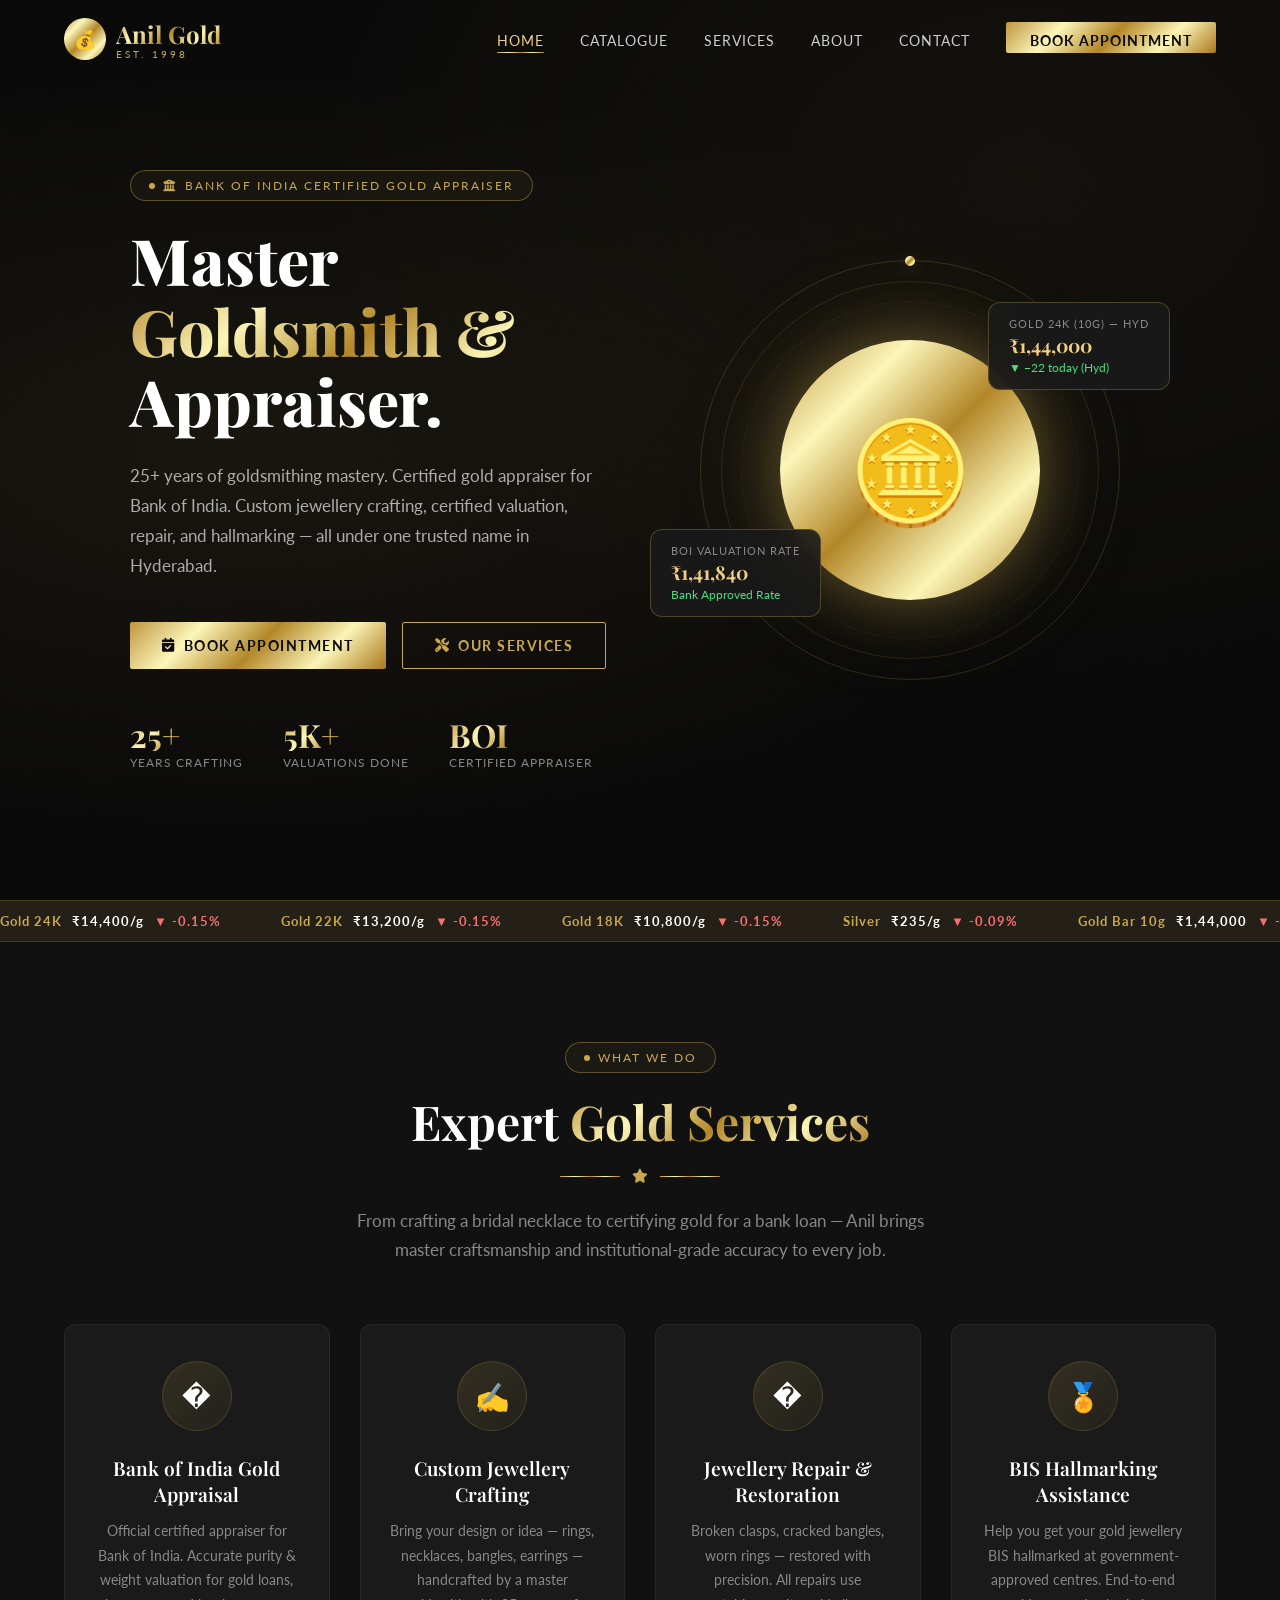
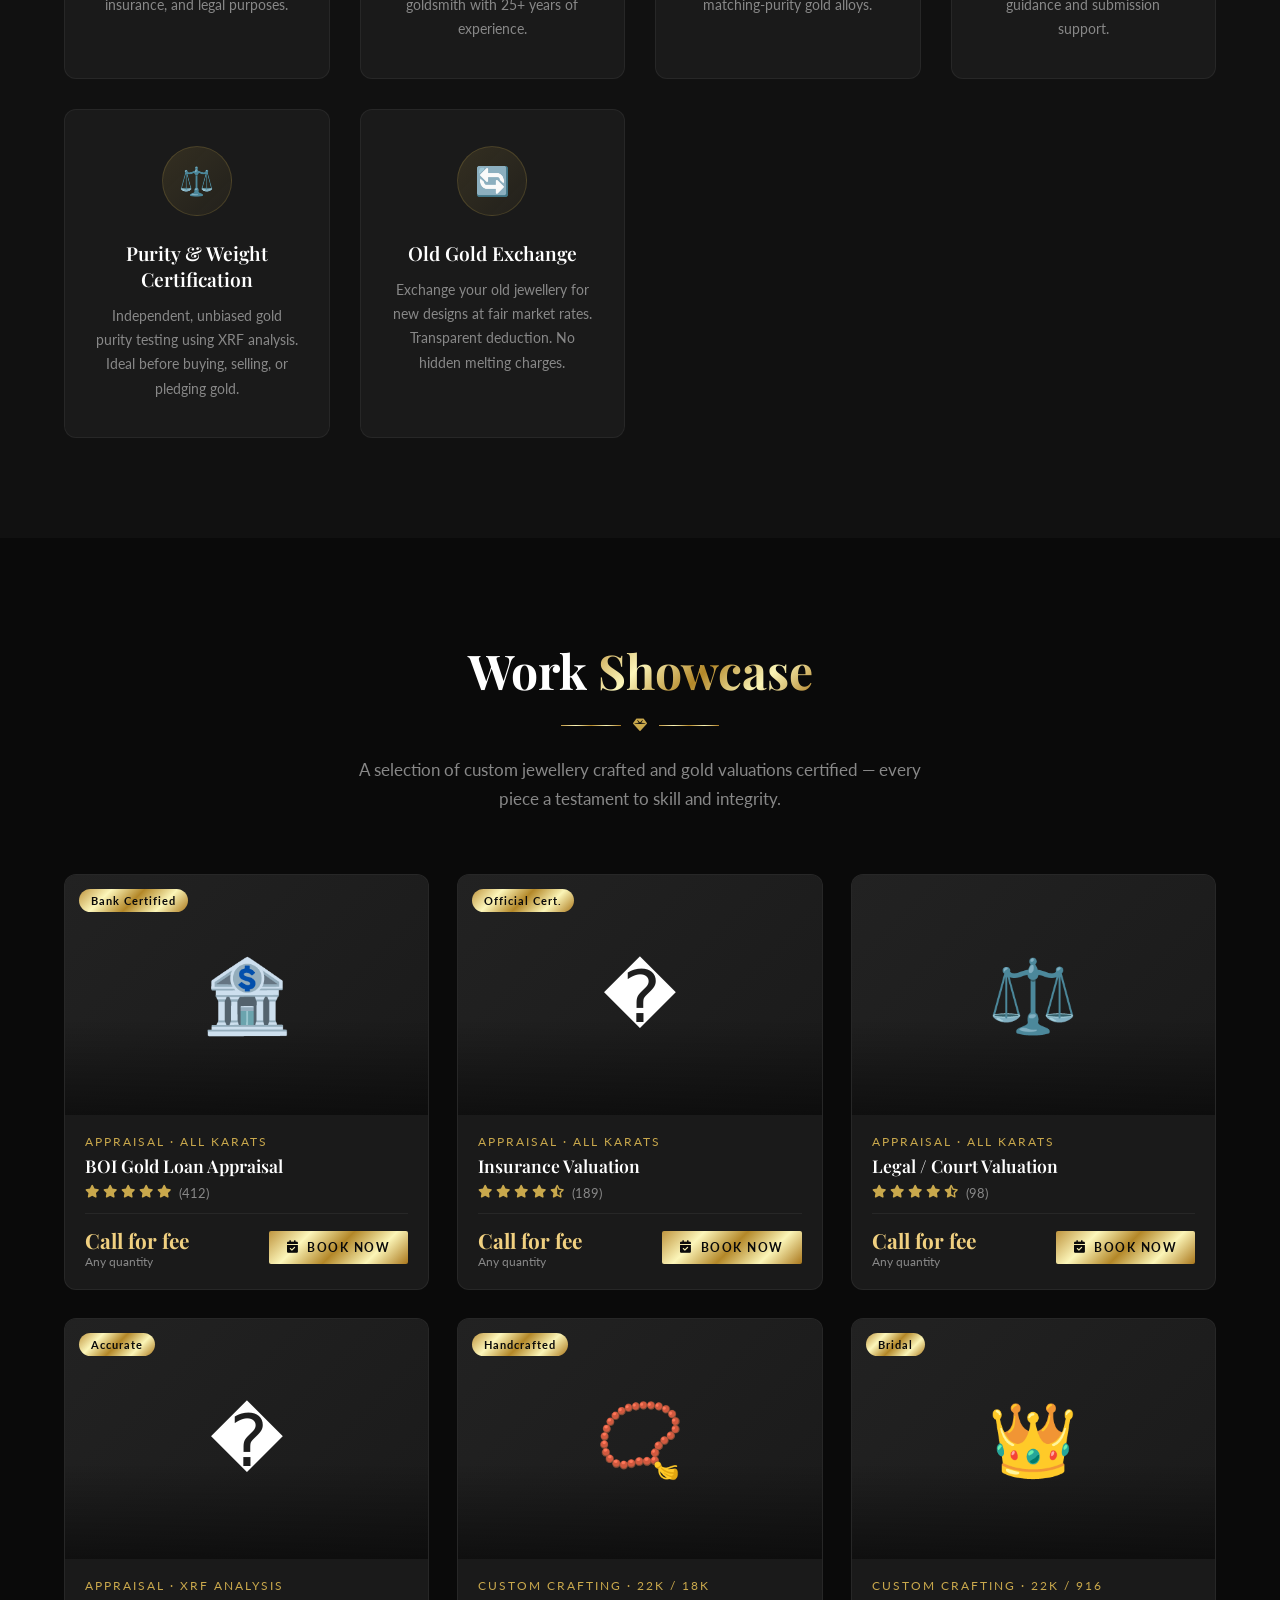
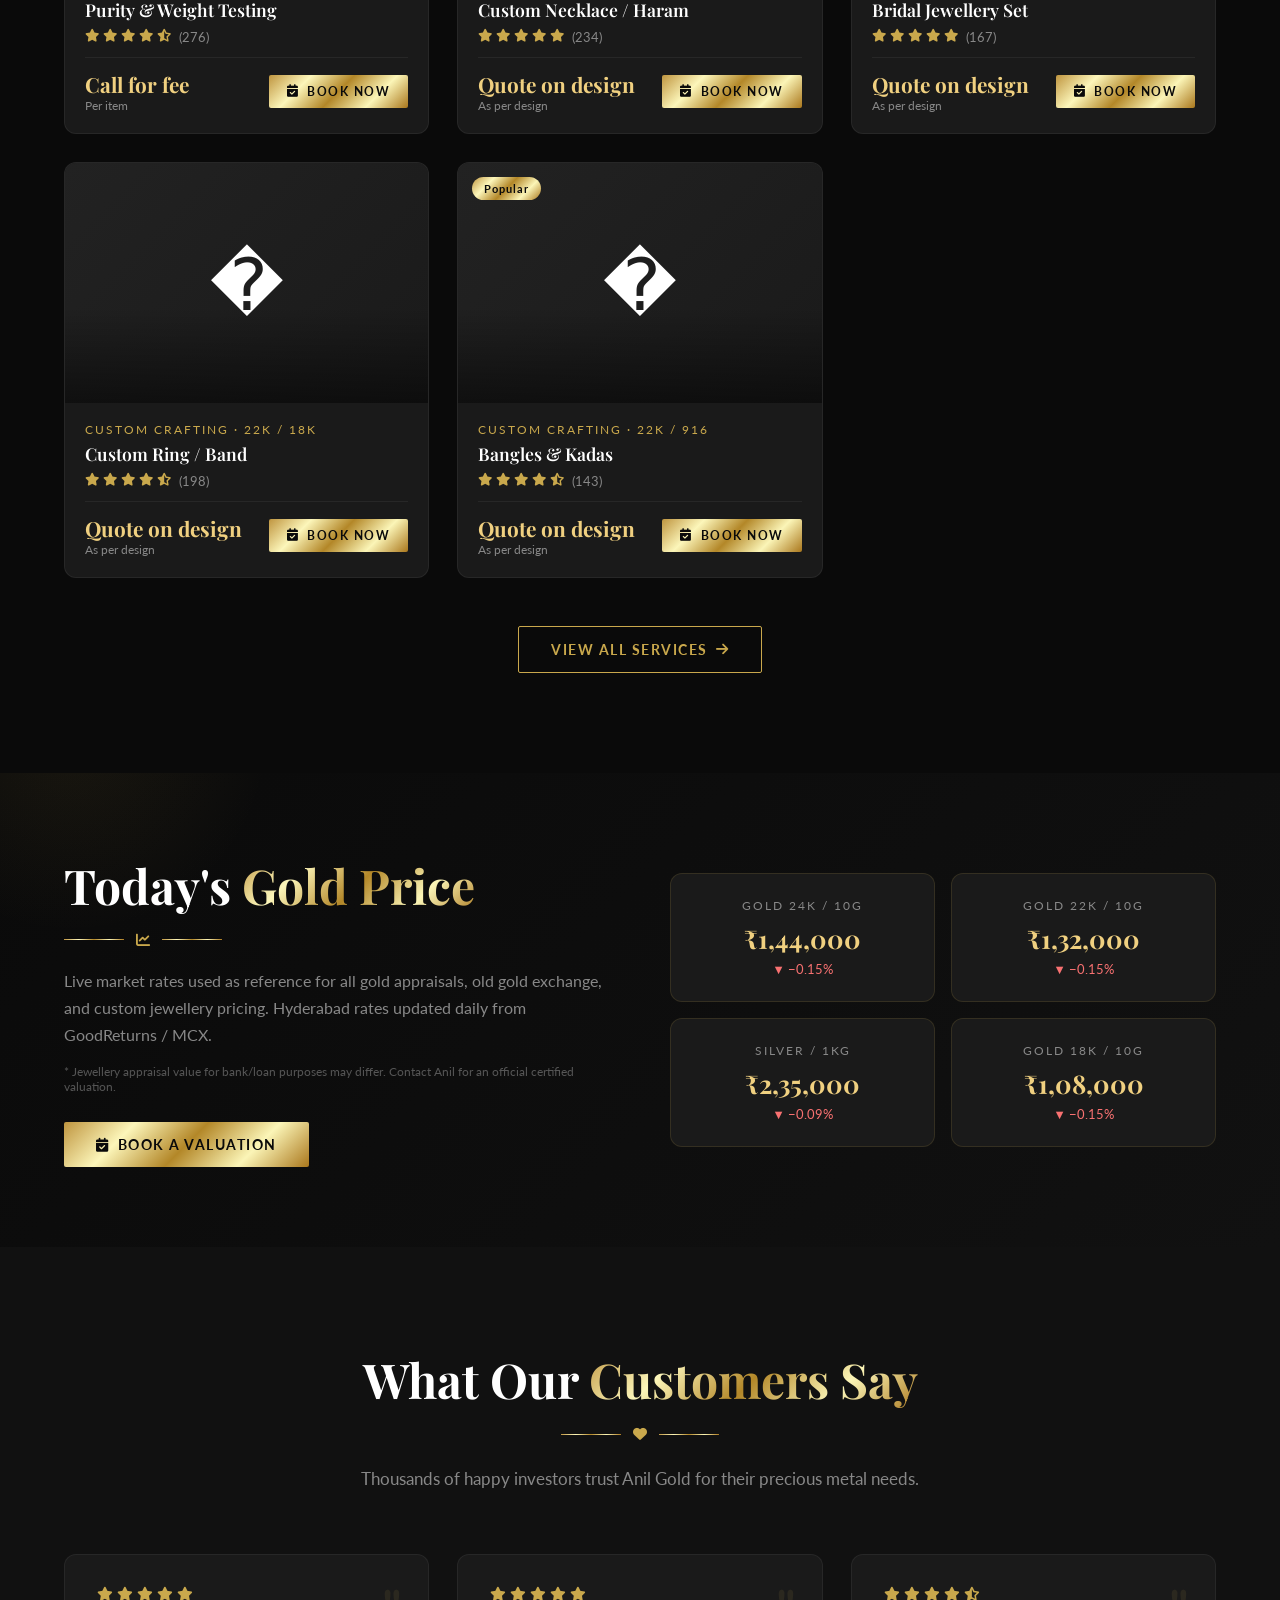
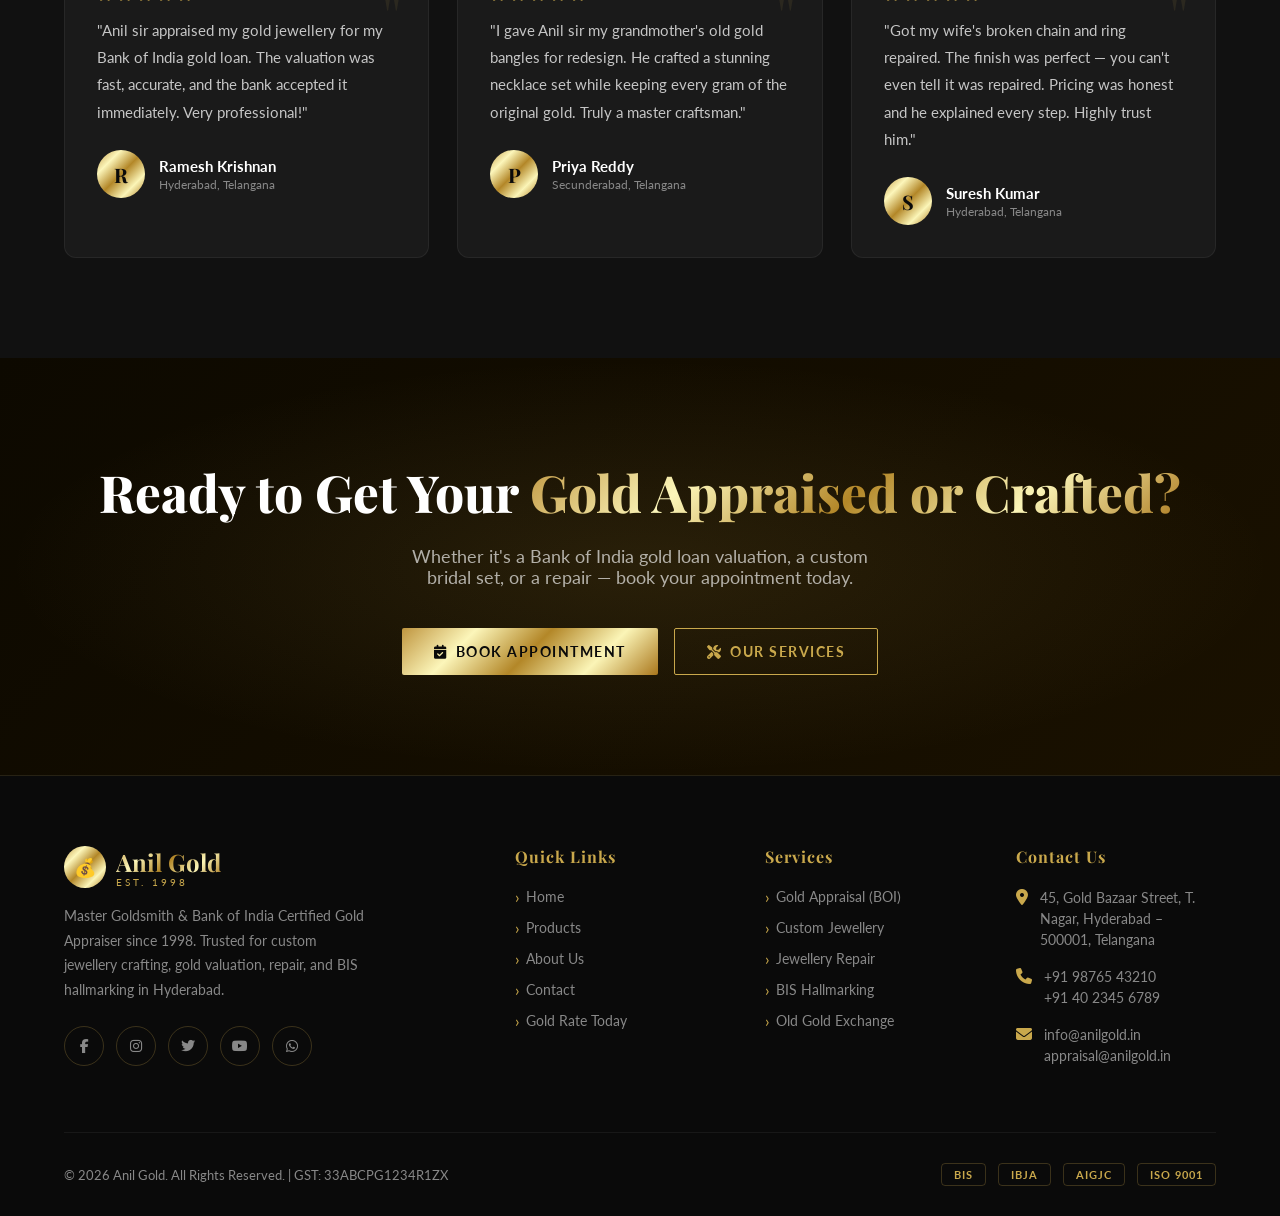
==== index.html @ dc39361f "Initial commit — Anil Gold website" ====
<!DOCTYPE html>
<html lang="en">
<head>
  <meta charset="UTF-8" />
  <meta name="viewport" content="width=device-width, initial-scale=1.0" />
  <title>Anil Gold — Master Goldsmith & Certified Gold Appraiser</title>
  <meta name="description" content="Anil Gold — Master Goldsmith & Bank of India Certified Gold Appraiser. Custom jewellery crafting, gold valuation, repair, hallmarking & more. Hyderabad." />
  <link rel="stylesheet" href="css/style.css" />
  <link rel="stylesheet" href="https://cdnjs.cloudflare.com/ajax/libs/font-awesome/6.5.0/css/all.min.css" />
</head>
<body>

  <!-- ===== NAVBAR ===== -->
  <nav class="navbar" id="navbar">
    <div class="container">
      <div class="nav-inner">
        <a href="index.html" class="nav-logo">
          <div class="logo-icon">💰</div>
          <div>
            <span class="logo-text gold-text">Anil Gold</span>
            <span class="logo-sub">Est. 1998</span>
          </div>
        </a>
        <ul class="nav-links" id="navLinks">
          <li><a href="index.html" class="active">Home</a></li>
          <li><a href="catalog.html">Catalogue</a></li>
          <li><a href="products.html">Services</a></li>
          <li><a href="about.html">About</a></li>
          <li><a href="contact.html">Contact</a></li>
          <li><a href="contact.html" class="nav-cta">Book Appointment</a></li>
        </ul>
        <div class="hamburger" id="hamburger" onclick="toggleMenu()">
          <span></span><span></span><span></span>
        </div>
      </div>
    </div>
  </nav>

  <!-- ===== HERO ===== -->
  <section class="hero">
    <div class="hero-bg"></div>
    <div class="hero-particles" id="particles"></div>
    <div class="container">
      <div class="hero-content">
        <div class="hero-text">
          <div class="hero-badge">
            <i class="fas fa-university"></i> Bank of India Certified Gold Appraiser
          </div>
          <h1 class="hero-title">
            <span class="line">Master</span>
            <span class="line gold-text">Goldsmith &</span>
            <span class="line">Appraiser.</span>
          </h1>
          <p class="hero-desc">
            25+ years of goldsmithing mastery. Certified gold appraiser for Bank of India. Custom jewellery crafting, certified valuation, repair, and hallmarking — all under one trusted name in Hyderabad.
          </p>
          <div class="hero-actions">
            <a href="contact.html" class="btn btn-gold">
              <i class="fas fa-calendar-check"></i> Book Appointment
            </a>
            <a href="products.html" class="btn btn-outline">
              <i class="fas fa-tools"></i> Our Services
            </a>
          </div>
          <div class="hero-stats">
            <div class="hero-stat">
              <div class="stat-number">25+</div>
              <div class="stat-label">Years Crafting</div>
            </div>
            <div class="hero-stat">
              <div class="stat-number">5K+</div>
              <div class="stat-label">Valuations Done</div>
            </div>
            <div class="hero-stat">
              <div class="stat-number">BOI</div>
              <div class="stat-label">Certified Appraiser</div>
            </div>
          </div>
        </div>

        <div class="hero-visual">
          <div class="hero-ring">
            <div class="ring-dot"></div>
            <div class="hero-coin">🪙</div>
          </div>
          <div class="hero-floating-card card-1">
            <div class="card-label">Gold 24K (10g) — Hyd</div>
            <div class="card-value" id="heroPrice">₹1,44,000</div>
            <div class="card-change">▼ −22 today (Hyd)</div>
          </div>
          <div class="hero-floating-card card-2">
            <div class="card-label">BOI Valuation Rate</div>
            <div class="card-value">₹1,41,840</div>
            <div class="card-change">Bank Approved Rate</div>
          </div>
        </div>
      </div>
    </div>
  </section>

  <!-- ===== TICKER ===== -->
  <div class="ticker">
    <div class="ticker-track" id="tickerTrack"></div>
  </div>

  <!-- ===== FEATURES / SERVICES ===== -->
  <section class="features">
    <div class="container">
      <div class="section-header fade-in">
        <p class="hero-badge" style="display:inline-flex; margin-bottom:16px;">What We Do</p>
        <h2 class="section-title">Expert <span class="gold-text">Gold Services</span></h2>
        <div class="divider"><span></span><i class="fas fa-star"></i><span></span></div>
        <p class="section-subtitle">From crafting a bridal necklace to certifying gold for a bank loan — Anil brings master craftsmanship and institutional-grade accuracy to every job.</p>
      </div>
      <div class="features-grid">
        <div class="feature-card fade-in">
          <div class="feature-icon">�</div>
          <h3 class="feature-title">Bank of India Gold Appraisal</h3>
          <p class="feature-desc">Official certified appraiser for Bank of India. Accurate purity & weight valuation for gold loans, insurance, and legal purposes.</p>
        </div>
        <div class="feature-card fade-in">
          <div class="feature-icon">✍️</div>
          <h3 class="feature-title">Custom Jewellery Crafting</h3>
          <p class="feature-desc">Bring your design or idea — rings, necklaces, bangles, earrings — handcrafted by a master goldsmith with 25+ years of experience.</p>
        </div>
        <div class="feature-card fade-in">
          <div class="feature-icon">�</div>
          <h3 class="feature-title">Jewellery Repair & Restoration</h3>
          <p class="feature-desc">Broken clasps, cracked bangles, worn rings — restored with precision. All repairs use matching-purity gold alloys.</p>
        </div>
        <div class="feature-card fade-in">
          <div class="feature-icon">🏅</div>
          <h3 class="feature-title">BIS Hallmarking Assistance</h3>
          <p class="feature-desc">Help you get your gold jewellery BIS hallmarked at government-approved centres. End-to-end guidance and submission support.</p>
        </div>
        <div class="feature-card fade-in">
          <div class="feature-icon">⚖️</div>
          <h3 class="feature-title">Purity & Weight Certification</h3>
          <p class="feature-desc">Independent, unbiased gold purity testing using XRF analysis. Ideal before buying, selling, or pledging gold.</p>
        </div>
        <div class="feature-card fade-in">
          <div class="feature-icon">🔄</div>
          <h3 class="feature-title">Old Gold Exchange</h3>
          <p class="feature-desc">Exchange your old jewellery for new designs at fair market rates. Transparent deduction. No hidden melting charges.</p>
        </div>
      </div>
    </div>
  </section>

  <!-- ===== FEATURED SERVICES ===== -->
  <section class="products-preview">
    <div class="container">
      <div class="section-header fade-in">
        <h2 class="section-title">Work <span class="gold-text">Showcase</span></h2>
        <div class="divider"><span></span><i class="fas fa-gem"></i><span></span></div>
        <p class="section-subtitle">A selection of custom jewellery crafted and gold valuations certified — every piece a testament to skill and integrity.</p>
      </div>
      <div class="products-grid" id="featuredProducts"></div>
      <div style="text-align:center; margin-top:48px;" class="fade-in">
        <a href="products.html" class="btn btn-outline">
          View All Services <i class="fas fa-arrow-right"></i>
        </a>
      </div>
    </div>
  </section>

  <!-- ===== GOLD PRICE SECTION ===== -->
  <section class="gold-price">
    <div class="container">
      <div class="price-grid">
        <div class="fade-in">
          <h2 class="section-title">Today's <span class="gold-text">Gold Price</span></h2>
          <div class="divider" style="margin:12px 0 20px; justify-content:flex-start;">
            <span></span><i class="fas fa-chart-line" style="color:var(--gold)"></i><span></span>
          </div>
          <p style="color:var(--gray); line-height:1.7; margin-bottom:16px;">
            Live market rates used as reference for all gold appraisals, old gold exchange, and custom jewellery pricing. Hyderabad rates updated daily from GoodReturns / MCX.
          </p>
          <p class="price-disclaimer">* Jewellery appraisal value for bank/loan purposes may differ. Contact Anil for an official certified valuation.</p>
          <div style="margin-top:28px;">
            <a href="contact.html" class="btn btn-gold">
              <i class="fas fa-calendar-check"></i> Book a Valuation
            </a>
          </div>
        </div>
        <div class="price-cards fade-in">
          <div class="price-card">
            <div class="price-card-label">Gold 24K / 10g</div>
            <div class="price-card-value">₹1,44,000</div>
            <div class="price-card-change down">▼ −0.15%</div>
          </div>
          <div class="price-card">
            <div class="price-card-label">Gold 22K / 10g</div>
            <div class="price-card-value">₹1,32,000</div>
            <div class="price-card-change down">▼ −0.15%</div>
          </div>
          <div class="price-card">
            <div class="price-card-label">Silver / 1Kg</div>
            <div class="price-card-value">₹2,35,000</div>
            <div class="price-card-change down">▼ −0.09%</div>
          </div>
          <div class="price-card">
            <div class="price-card-label">Gold 18K / 10g</div>
            <div class="price-card-value">₹1,08,000</div>
            <div class="price-card-change down">▼ −0.15%</div>
          </div>
        </div>
      </div>
    </div>
  </section>

  <!-- ===== TESTIMONIALS ===== -->
  <section class="testimonials">
    <div class="container">
      <div class="section-header fade-in">
        <h2 class="section-title">What Our <span class="gold-text">Customers Say</span></h2>
        <div class="divider"><span></span><i class="fas fa-heart"></i><span></span></div>
        <p class="section-subtitle">Thousands of happy investors trust Anil Gold for their precious metal needs.</p>
      </div>
      <div class="testimonials-grid">
        <div class="testimonial-card fade-in">
          <div class="testimonial-stars">
            <i class="fas fa-star"></i><i class="fas fa-star"></i><i class="fas fa-star"></i><i class="fas fa-star"></i><i class="fas fa-star"></i>
          </div>
          <p class="testimonial-text">"Anil sir appraised my gold jewellery for my Bank of India gold loan. The valuation was fast, accurate, and the bank accepted it immediately. Very professional!"</p>
          <div class="testimonial-author">
            <div class="author-avatar">R</div>
            <div>
              <div class="author-name">Ramesh Krishnan</div>
              <div class="author-location">Hyderabad, Telangana</div>
            </div>
          </div>
        </div>
        <div class="testimonial-card fade-in">
          <div class="testimonial-stars">
            <i class="fas fa-star"></i><i class="fas fa-star"></i><i class="fas fa-star"></i><i class="fas fa-star"></i><i class="fas fa-star"></i>
          </div>
          <p class="testimonial-text">"I gave Anil sir my grandmother's old gold bangles for redesign. He crafted a stunning necklace set while keeping every gram of the original gold. Truly a master craftsman."</p>
          <div class="testimonial-author">
            <div class="author-avatar">P</div>
            <div>
              <div class="author-name">Priya Reddy</div>
              <div class="author-location">Secunderabad, Telangana</div>
            </div>
          </div>
        </div>
        <div class="testimonial-card fade-in">
          <div class="testimonial-stars">
            <i class="fas fa-star"></i><i class="fas fa-star"></i><i class="fas fa-star"></i><i class="fas fa-star"></i><i class="fas fa-star-half-alt"></i>
          </div>
          <p class="testimonial-text">"Got my wife's broken chain and ring repaired. The finish was perfect — you can't even tell it was repaired. Pricing was honest and he explained every step. Highly trust him."</p>
          <div class="testimonial-author">
            <div class="author-avatar">S</div>
            <div>
              <div class="author-name">Suresh Kumar</div>
              <div class="author-location">Hyderabad, Telangana</div>
            </div>
          </div>
        </div>
      </div>
    </div>
  </section>

  <!-- ===== CTA ===== -->
  <section class="cta-section">
    <div class="container">
      <div class="cta-content fade-in">
        <h2>Ready to Get Your <span class="gold-text">Gold Appraised or Crafted?</span></h2>
        <p>Whether it's a Bank of India gold loan valuation, a custom bridal set, or a repair — book your appointment today.</p>
        <div class="cta-buttons">
          <a href="contact.html" class="btn btn-gold">
            <i class="fas fa-calendar-check"></i> Book Appointment
          </a>
          <a href="products.html" class="btn btn-outline">
            <i class="fas fa-tools"></i> Our Services
          </a>
        </div>
      </div>
    </div>
  </section>

  <!-- ===== FOOTER ===== -->
  <footer class="footer">
    <div class="container">
      <div class="footer-grid">
        <div class="footer-brand">
          <a href="index.html" class="nav-logo">
            <div class="logo-icon">💰</div>
            <div>
              <span class="logo-text gold-text">Anil Gold</span>
              <span class="logo-sub">Est. 1998</span>
            </div>
          </a>
          <p>Master Goldsmith & Bank of India Certified Gold Appraiser since 1998. Trusted for custom jewellery crafting, gold valuation, repair, and BIS hallmarking in Hyderabad.</p>
          <div class="footer-socials">
            <a href="#" class="social-btn"><i class="fab fa-facebook-f"></i></a>
            <a href="#" class="social-btn"><i class="fab fa-instagram"></i></a>
            <a href="#" class="social-btn"><i class="fab fa-twitter"></i></a>
            <a href="#" class="social-btn"><i class="fab fa-youtube"></i></a>
            <a href="#" class="social-btn"><i class="fab fa-whatsapp"></i></a>
          </div>
        </div>
        <div>
          <h4 class="footer-title">Quick Links</h4>
          <ul class="footer-links">
            <li><a href="index.html">Home</a></li>
            <li><a href="products.html">Products</a></li>
            <li><a href="about.html">About Us</a></li>
            <li><a href="contact.html">Contact</a></li>
            <li><a href="#">Gold Rate Today</a></li>
          </ul>
        </div>
        <div>
          <h4 class="footer-title">Services</h4>
          <ul class="footer-links">
            <li><a href="products.html">Gold Appraisal (BOI)</a></li>
            <li><a href="products.html">Custom Jewellery</a></li>
            <li><a href="products.html">Jewellery Repair</a></li>
            <li><a href="products.html">BIS Hallmarking</a></li>
            <li><a href="products.html">Old Gold Exchange</a></li>
          </ul>
        </div>
        <div>
          <h4 class="footer-title">Contact Us</h4>
          <div class="footer-contact-item">
            <i class="fas fa-map-marker-alt contact-icon"></i>
            <p>45, Gold Bazaar Street, T. Nagar, Hyderabad – 500001, Telangana</p>
          </div>
          <div class="footer-contact-item">
            <i class="fas fa-phone contact-icon"></i>
            <p>+91 98765 43210<br>+91 40 2345 6789</p>
          </div>
          <div class="footer-contact-item">
            <i class="fas fa-envelope contact-icon"></i>
            <p>info@anilgold.in<br>appraisal@anilgold.in</p>
          </div>
        </div>
      </div>
      <div class="footer-bottom">
        <p>© 2026 Anil Gold. All Rights Reserved. | GST: 33ABCPG1234R1ZX</p>
        <div class="footer-certifications">
          <span class="cert-badge">BIS</span>
          <span class="cert-badge">IBJA</span>
          <span class="cert-badge">AIGJC</span>
          <span class="cert-badge">ISO 9001</span>
        </div>
      </div>
    </div>
  </footer>

  <!-- Scroll Top -->
  <button class="scroll-top" id="scrollTop" onclick="scrollToTop()">
    <i class="fas fa-chevron-up"></i>
  </button>

  <!-- Toast -->
  <div class="toast" id="toast"></div>

  <script src="js/main.js"></script>
</body>
</html>
---- css/style.css ----
/* =============================================
   ANIL GOLD - Main Stylesheet
   Gold Luxury Theme
   ============================================= */

/* --- Google Fonts Import --- */
@import url('https://fonts.googleapis.com/css2?family=Playfair+Display:wght@400;500;600;700;800&family=Lato:wght@300;400;700&display=swap');

/* --- CSS Variables --- */
:root {
  --gold: #C9A84C;
  --gold-light: #F0D080;
  --gold-dark: #8B6914;
  --gold-gradient: linear-gradient(135deg, #BF953F, #FCF6BA, #B38728, #FBF5B7, #AA771C);
  --black: #0A0A0A;
  --dark: #111111;
  --dark-2: #1a1a1a;
  --dark-3: #222222;
  --white: #FFFFFF;
  --off-white: #F9F5EC;
  --gray: #888888;
  --light-gray: #f5f5f5;
  --font-heading: 'Playfair Display', serif;
  --font-body: 'Lato', sans-serif;
  --transition: all 0.3s ease;
  --shadow: 0 10px 40px rgba(0, 0, 0, 0.3);
  --shadow-gold: 0 5px 20px rgba(201, 168, 76, 0.3);
}

/* --- Reset & Base --- */
*, *::before, *::after { margin: 0; padding: 0; box-sizing: border-box; }

html { scroll-behavior: smooth; }

body {
  font-family: var(--font-body);
  background-color: var(--dark);
  color: var(--white);
  overflow-x: hidden;
}

a { text-decoration: none; color: inherit; }
ul { list-style: none; }
img { max-width: 100%; display: block; }
button { cursor: pointer; border: none; outline: none; background: none; font-family: var(--font-body); }

.container {
  max-width: 1200px;
  margin: 0 auto;
  padding: 0 24px;
}

/* --- Gold Text --- */
.gold-text {
  background: var(--gold-gradient);
  -webkit-background-clip: text;
  -webkit-text-fill-color: transparent;
  background-clip: text;
}

/* --- Section Titles --- */
.section-title {
  font-family: var(--font-heading);
  font-size: clamp(2rem, 4vw, 3rem);
  font-weight: 700;
  margin-bottom: 16px;
}

.section-subtitle {
  color: var(--gray);
  font-size: 1.05rem;
  max-width: 580px;
  margin: 0 auto 50px;
  line-height: 1.7;
}

.section-header {
  text-align: center;
  margin-bottom: 20px;
}

.divider {
  display: flex;
  align-items: center;
  justify-content: center;
  gap: 12px;
  margin: 12px auto 24px;
  width: fit-content;
}

.divider span {
  width: 60px;
  height: 1px;
  background: var(--gold-gradient);
}

.divider i {
  color: var(--gold);
  font-size: 14px;
}

/* =============================================
   NAVBAR
   ============================================= */
.navbar {
  position: fixed;
  top: 0;
  left: 0;
  right: 0;
  z-index: 1000;
  padding: 18px 0;
  transition: var(--transition);
}

.navbar.scrolled {
  background: rgba(10, 10, 10, 0.95);
  backdrop-filter: blur(12px);
  padding: 12px 0;
  box-shadow: 0 2px 20px rgba(0,0,0,0.5);
  border-bottom: 1px solid rgba(201, 168, 76, 0.15);
}

.nav-inner {
  display: flex;
  align-items: center;
  justify-content: space-between;
}

.nav-logo {
  display: flex;
  align-items: center;
  gap: 10px;
}

.logo-icon {
  width: 42px;
  height: 42px;
  background: var(--gold-gradient);
  border-radius: 50%;
  display: flex;
  align-items: center;
  justify-content: center;
  font-size: 18px;
}

.logo-text {
  font-family: var(--font-heading);
  font-size: 1.5rem;
  font-weight: 700;
}

.logo-sub {
  font-size: 0.65rem;
  letter-spacing: 3px;
  color: var(--gold);
  text-transform: uppercase;
  display: block;
  margin-top: -2px;
}

.nav-links {
  display: flex;
  align-items: center;
  gap: 36px;
}

.nav-links a {
  font-size: 0.875rem;
  letter-spacing: 1px;
  text-transform: uppercase;
  color: rgba(255,255,255,0.8);
  transition: var(--transition);
  position: relative;
  padding-bottom: 4px;
}

.nav-links a::after {
  content: '';
  position: absolute;
  bottom: 0;
  left: 0;
  width: 0;
  height: 1px;
  background: var(--gold-gradient);
  transition: var(--transition);
}

.nav-links a:hover,
.nav-links a.active {
  color: var(--gold-light);
}

.nav-links a:hover::after,
.nav-links a.active::after {
  width: 100%;
}

.nav-cta {
  padding: 10px 24px;
  background: var(--gold-gradient);
  color: var(--black) !important;
  font-weight: 700;
  border-radius: 2px;
  letter-spacing: 1px;
  transition: var(--transition) !important;
}

.nav-cta::after { display: none !important; }

.nav-cta:hover {
  transform: translateY(-2px);
  box-shadow: var(--shadow-gold);
  color: var(--black) !important;
}

.hamburger {
  display: none;
  flex-direction: column;
  gap: 5px;
  cursor: pointer;
}

.hamburger span {
  width: 26px;
  height: 2px;
  background: var(--gold);
  transition: var(--transition);
  border-radius: 2px;
}

/* =============================================
   BUTTONS
   ============================================= */
.btn {
  display: inline-flex;
  align-items: center;
  gap: 8px;
  padding: 14px 32px;
  font-size: 0.875rem;
  font-weight: 700;
  letter-spacing: 1.5px;
  text-transform: uppercase;
  border-radius: 2px;
  transition: var(--transition);
  cursor: pointer;
}

.btn-gold {
  background: var(--gold-gradient);
  color: var(--black);
}

.btn-gold:hover {
  transform: translateY(-3px);
  box-shadow: 0 8px 25px rgba(201, 168, 76, 0.4);
}

.btn-outline {
  border: 1px solid var(--gold);
  color: var(--gold);
  background: transparent;
}

.btn-outline:hover {
  background: var(--gold);
  color: var(--black);
  transform: translateY(-3px);
}

.btn-dark {
  background: var(--dark-3);
  color: var(--white);
  border: 1px solid rgba(255,255,255,0.1);
}

.btn-dark:hover {
  border-color: var(--gold);
  color: var(--gold);
}

/* =============================================
   HERO SECTION
   ============================================= */
.hero {
  min-height: 100vh;
  position: relative;
  display: flex;
  align-items: center;
  overflow: hidden;
  background: var(--black);
}

.hero-bg {
  position: absolute;
  inset: 0;
  background: 
    radial-gradient(ellipse at 20% 50%, rgba(201, 168, 76, 0.08) 0%, transparent 60%),
    radial-gradient(ellipse at 80% 20%, rgba(201, 168, 76, 0.05) 0%, transparent 50%);
}

.hero-particles {
  position: absolute;
  inset: 0;
  overflow: hidden;
}

.particle {
  position: absolute;
  width: 2px;
  height: 2px;
  background: var(--gold);
  border-radius: 50%;
  opacity: 0;
  animation: float-particle 6s infinite;
}

@keyframes float-particle {
  0% { opacity: 0; transform: translateY(100vh) scale(0); }
  10% { opacity: 1; }
  90% { opacity: 1; }
  100% { opacity: 0; transform: translateY(-20px) scale(1); }
}

.hero-content {
  position: relative;
  z-index: 2;
  display: grid;
  grid-template-columns: 1fr 1fr;
  gap: 60px;
  align-items: center;
  padding: 120px 0 80px;
}

.hero-badge {
  display: inline-flex;
  align-items: center;
  gap: 8px;
  padding: 7px 18px;
  border: 1px solid rgba(201, 168, 76, 0.4);
  border-radius: 30px;
  font-size: 0.75rem;
  letter-spacing: 2px;
  text-transform: uppercase;
  color: var(--gold);
  margin-bottom: 24px;
  background: rgba(201, 168, 76, 0.05);
}

.hero-badge::before {
  content: '';
  width: 6px;
  height: 6px;
  background: var(--gold);
  border-radius: 50%;
  animation: pulse 2s infinite;
}

@keyframes pulse {
  0%, 100% { opacity: 1; transform: scale(1); }
  50% { opacity: 0.5; transform: scale(1.3); }
}

.hero-title {
  font-family: var(--font-heading);
  font-size: clamp(2.8rem, 5vw, 4.5rem);
  font-weight: 800;
  line-height: 1.1;
  margin-bottom: 24px;
}

.hero-title .line { display: block; }

.hero-desc {
  color: rgba(255,255,255,0.65);
  font-size: 1.05rem;
  line-height: 1.8;
  margin-bottom: 40px;
  max-width: 480px;
}

.hero-actions {
  display: flex;
  gap: 16px;
  flex-wrap: wrap;
  margin-bottom: 50px;
}

.hero-stats {
  display: flex;
  gap: 40px;
}

.hero-stat {
  text-align: left;
}

.stat-number {
  font-family: var(--font-heading);
  font-size: 2rem;
  font-weight: 700;
  background: var(--gold-gradient);
  -webkit-background-clip: text;
  -webkit-text-fill-color: transparent;
  background-clip: text;
  line-height: 1;
}

.stat-label {
  font-size: 0.78rem;
  color: var(--gray);
  letter-spacing: 1px;
  text-transform: uppercase;
  margin-top: 4px;
}

.hero-visual {
  position: relative;
  display: flex;
  align-items: center;
  justify-content: center;
}

.hero-ring {
  width: 420px;
  height: 420px;
  border-radius: 50%;
  border: 1px solid rgba(201, 168, 76, 0.2);
  position: relative;
  animation: rotate-ring 20s linear infinite;
  display: flex;
  align-items: center;
  justify-content: center;
}

.hero-ring::before {
  content: '';
  position: absolute;
  inset: 20px;
  border-radius: 50%;
  border: 1px solid rgba(201, 168, 76, 0.15);
}

.hero-ring::after {
  content: '';
  position: absolute;
  inset: 40px;
  border-radius: 50%;
  border: 1px dashed rgba(201, 168, 76, 0.1);
}

@keyframes rotate-ring {
  from { transform: rotate(0deg); }
  to { transform: rotate(360deg); }
}

.hero-coin {
  width: 260px;
  height: 260px;
  border-radius: 50%;
  background: var(--gold-gradient);
  display: flex;
  align-items: center;
  justify-content: center;
  font-size: 100px;
  position: relative;
  animation: float-coin 4s ease-in-out infinite;
  box-shadow: 0 0 60px rgba(201, 168, 76, 0.4), 0 0 120px rgba(201, 168, 76, 0.15);
}

@keyframes float-coin {
  0%, 100% { transform: translateY(0px) rotate(-5deg); }
  50% { transform: translateY(-20px) rotate(5deg); }
}

.ring-dot {
  position: absolute;
  width: 10px;
  height: 10px;
  background: var(--gold-gradient);
  border-radius: 50%;
  top: -5px;
  left: 50%;
  transform: translateX(-50%);
  box-shadow: var(--shadow-gold);
}

.hero-floating-card {
  position: absolute;
  background: rgba(26, 26, 26, 0.9);
  border: 1px solid rgba(201, 168, 76, 0.3);
  border-radius: 12px;
  padding: 14px 20px;
  backdrop-filter: blur(10px);
  animation: card-float 4s ease-in-out infinite;
}

.hero-floating-card.card-1 {
  top: 10%;
  right: -20px;
  animation-delay: 0s;
}

.hero-floating-card.card-2 {
  bottom: 15%;
  left: -20px;
  animation-delay: 2s;
}

@keyframes card-float {
  0%, 100% { transform: translateY(0); }
  50% { transform: translateY(-10px); }
}

.card-label {
  font-size: 0.7rem;
  color: var(--gray);
  letter-spacing: 1px;
  text-transform: uppercase;
}

.card-value {
  font-family: var(--font-heading);
  font-size: 1.2rem;
  font-weight: 700;
  color: var(--gold-light);
  margin-top: 2px;
}

.card-change {
  font-size: 0.75rem;
  color: #4ade80;
  margin-top: 2px;
}

/* =============================================
   MARQUEE TICKER
   ============================================= */
.ticker {
  background: rgba(201, 168, 76, 0.1);
  border-top: 1px solid rgba(201, 168, 76, 0.2);
  border-bottom: 1px solid rgba(201, 168, 76, 0.2);
  padding: 12px 0;
  overflow: hidden;
  position: relative;
}

.ticker-track {
  display: flex;
  gap: 60px;
  animation: ticker-scroll 30s linear infinite;
  width: max-content;
}

@keyframes ticker-scroll {
  from { transform: translateX(0); }
  to { transform: translateX(-50%); }
}

.ticker-item {
  display: flex;
  align-items: center;
  gap: 10px;
  white-space: nowrap;
  font-size: 0.82rem;
  font-weight: 700;
  letter-spacing: 1px;
}

.ticker-item .name { color: var(--gold); }
.ticker-item .price { color: var(--white); }
.ticker-item .up { color: #4ade80; }
.ticker-item .down { color: #f87171; }

/* =============================================
   WHY CHOOSE US
   ============================================= */
.features {
  padding: 100px 0;
  background: var(--dark);
}

.features-grid {
  display: grid;
  grid-template-columns: repeat(auto-fit, minmax(250px, 1fr));
  gap: 30px;
  margin-top: 60px;
}

.feature-card {
  background: var(--dark-2);
  border: 1px solid rgba(255,255,255,0.06);
  border-radius: 12px;
  padding: 36px 28px;
  text-align: center;
  transition: var(--transition);
  position: relative;
  overflow: hidden;
}

.feature-card::before {
  content: '';
  position: absolute;
  inset: 0;
  background: linear-gradient(135deg, rgba(201, 168, 76, 0.06), transparent);
  opacity: 0;
  transition: var(--transition);
}

.feature-card:hover {
  transform: translateY(-8px);
  border-color: rgba(201, 168, 76, 0.3);
  box-shadow: var(--shadow-gold);
}

.feature-card:hover::before { opacity: 1; }

.feature-icon {
  width: 70px;
  height: 70px;
  border-radius: 50%;
  background: linear-gradient(135deg, rgba(201, 168, 76, 0.15), rgba(201, 168, 76, 0.05));
  border: 1px solid rgba(201, 168, 76, 0.2);
  display: flex;
  align-items: center;
  justify-content: center;
  margin: 0 auto 24px;
  font-size: 28px;
  transition: var(--transition);
}

.feature-card:hover .feature-icon {
  background: var(--gold-gradient);
  border-color: transparent;
  transform: scale(1.1);
}

.feature-title {
  font-family: var(--font-heading);
  font-size: 1.2rem;
  font-weight: 600;
  margin-bottom: 12px;
  color: var(--white);
}

.feature-desc {
  color: var(--gray);
  font-size: 0.9rem;
  line-height: 1.7;
}

/* =============================================
   FEATURED PRODUCTS
   ============================================= */
.products-preview {
  padding: 100px 0;
  background: var(--black);
}

.products-grid {
  display: grid;
  grid-template-columns: repeat(auto-fill, minmax(270px, 1fr));
  gap: 28px;
  margin-top: 60px;
}

.product-card {
  background: var(--dark-2);
  border: 1px solid rgba(255,255,255,0.06);
  border-radius: 12px;
  overflow: hidden;
  transition: var(--transition);
  position: relative;
}

.product-card:hover {
  transform: translateY(-8px);
  border-color: rgba(201, 168, 76, 0.3);
  box-shadow: var(--shadow-gold);
}

.product-image {
  height: 240px;
  background: linear-gradient(135deg, var(--dark-3), var(--dark-2));
  display: flex;
  align-items: center;
  justify-content: center;
  font-size: 80px;
  position: relative;
  overflow: hidden;
}

.product-image::after {
  content: '';
  position: absolute;
  inset: 0;
  background: linear-gradient(to bottom, transparent 60%, rgba(0,0,0,0.5));
}

.product-badge {
  position: absolute;
  top: 14px;
  left: 14px;
  padding: 5px 12px;
  background: var(--gold-gradient);
  color: var(--black);
  font-size: 0.7rem;
  font-weight: 700;
  letter-spacing: 1px;
  border-radius: 20px;
  z-index: 1;
}

.product-actions {
  position: absolute;
  top: 14px;
  right: 14px;
  display: flex;
  flex-direction: column;
  gap: 8px;
  z-index: 1;
  opacity: 0;
  transform: translateX(20px);
  transition: var(--transition);
}

.product-card:hover .product-actions {
  opacity: 1;
  transform: translateX(0);
}

.action-btn {
  width: 36px;
  height: 36px;
  background: rgba(10, 10, 10, 0.9);
  border: 1px solid rgba(201, 168, 76, 0.3);
  border-radius: 50%;
  display: flex;
  align-items: center;
  justify-content: center;
  font-size: 14px;
  transition: var(--transition);
  cursor: pointer;
  color: var(--white);
}

.action-btn:hover {
  background: var(--gold);
  color: var(--black);
  border-color: var(--gold);
}

.product-info {
  padding: 20px;
}

.product-category {
  font-size: 0.72rem;
  letter-spacing: 2px;
  text-transform: uppercase;
  color: var(--gold);
  margin-bottom: 6px;
}

.product-name {
  font-family: var(--font-heading);
  font-size: 1.1rem;
  font-weight: 600;
  margin-bottom: 8px;
  color: var(--white);
}

.product-meta {
  display: flex;
  align-items: center;
  justify-content: space-between;
  margin-top: 12px;
  padding-top: 12px;
  border-top: 1px solid rgba(255,255,255,0.06);
}

.product-price {
  font-family: var(--font-heading);
  font-size: 1.3rem;
  font-weight: 700;
  color: var(--gold-light);
}

.product-weight {
  font-size: 0.78rem;
  color: var(--gray);
}

.product-rating {
  display: flex;
  align-items: center;
  gap: 4px;
  font-size: 0.8rem;
  color: var(--gold);
}

/* =============================================
   GOLD PRICE SECTION
   ============================================= */
.gold-price {
  padding: 80px 0;
  background: linear-gradient(135deg, #0A0A0A, #111111);
  position: relative;
  overflow: hidden;
}

.gold-price::before {
  content: '';
  position: absolute;
  top: -50%;
  left: -10%;
  width: 400px;
  height: 400px;
  background: radial-gradient(circle, rgba(201, 168, 76, 0.08), transparent 70%);
  pointer-events: none;
}

.price-grid {
  display: grid;
  grid-template-columns: 1fr 1fr;
  gap: 60px;
  align-items: center;
}

.price-cards {
  display: grid;
  grid-template-columns: 1fr 1fr;
  gap: 16px;
}

.price-card {
  background: var(--dark-2);
  border: 1px solid rgba(201, 168, 76, 0.15);
  border-radius: 12px;
  padding: 24px 20px;
  text-align: center;
  transition: var(--transition);
}

.price-card:hover {
  border-color: rgba(201, 168, 76, 0.4);
  transform: translateY(-4px);
}

.price-card-label {
  font-size: 0.75rem;
  letter-spacing: 2px;
  text-transform: uppercase;
  color: var(--gray);
  margin-bottom: 8px;
}

.price-card-value {
  font-family: var(--font-heading);
  font-size: 1.6rem;
  font-weight: 700;
  color: var(--gold-light);
}

.price-card-change {
  font-size: 0.8rem;
  margin-top: 6px;
}

.price-card-change.up { color: #4ade80; }
.price-card-change.down { color: #f87171; }

.price-info h3 {
  font-family: var(--font-heading);
  font-size: 2rem;
  font-weight: 700;
  margin-bottom: 16px;
}

.price-info p {
  color: var(--gray);
  line-height: 1.7;
  margin-bottom: 24px;
}

.price-disclaimer {
  font-size: 0.78rem;
  color: rgba(255,255,255,0.3);
  margin-top: 16px;
}

/* =============================================
   TESTIMONIALS
   ============================================= */
.testimonials {
  padding: 100px 0;
  background: var(--dark);
}

.testimonials-grid {
  display: grid;
  grid-template-columns: repeat(auto-fit, minmax(300px, 1fr));
  gap: 28px;
  margin-top: 60px;
}

.testimonial-card {
  background: var(--dark-2);
  border: 1px solid rgba(255,255,255,0.06);
  border-radius: 12px;
  padding: 32px;
  transition: var(--transition);
  position: relative;
}

.testimonial-card::before {
  content: '"';
  position: absolute;
  top: 20px;
  right: 24px;
  font-family: var(--font-heading);
  font-size: 80px;
  color: rgba(201, 168, 76, 0.1);
  line-height: 1;
}

.testimonial-card:hover {
  border-color: rgba(201, 168, 76, 0.3);
  transform: translateY(-4px);
  box-shadow: var(--shadow-gold);
}

.testimonial-stars {
  display: flex;
  gap: 4px;
  color: var(--gold);
  font-size: 14px;
  margin-bottom: 16px;
}

.testimonial-text {
  color: rgba(255,255,255,0.75);
  line-height: 1.8;
  font-size: 0.95rem;
  margin-bottom: 24px;
}

.testimonial-author {
  display: flex;
  align-items: center;
  gap: 14px;
}

.author-avatar {
  width: 48px;
  height: 48px;
  border-radius: 50%;
  background: var(--gold-gradient);
  display: flex;
  align-items: center;
  justify-content: center;
  font-size: 20px;
  font-weight: 700;
  color: var(--black);
  font-family: var(--font-heading);
  flex-shrink: 0;
}

.author-name {
  font-weight: 700;
  font-size: 0.95rem;
}

.author-location {
  font-size: 0.78rem;
  color: var(--gray);
  margin-top: 2px;
}

/* =============================================
   CTA SECTION
   ============================================= */
.cta-section {
  padding: 100px 0;
  background: linear-gradient(135deg, #0d0900, #1a1100);
  position: relative;
  overflow: hidden;
  text-align: center;
}

.cta-section::before {
  content: '';
  position: absolute;
  inset: 0;
  background: 
    radial-gradient(ellipse at 50% 50%, rgba(201, 168, 76, 0.12), transparent 70%);
}

.cta-content { position: relative; z-index: 1; }

.cta-section h2 {
  font-family: var(--font-heading);
  font-size: clamp(2rem, 4vw, 3.5rem);
  font-weight: 800;
  margin-bottom: 20px;
}

.cta-section p {
  color: rgba(255,255,255,0.65);
  font-size: 1.1rem;
  margin-bottom: 40px;
  max-width: 500px;
  margin-left: auto;
  margin-right: auto;
}

.cta-buttons {
  display: flex;
  gap: 16px;
  justify-content: center;
  flex-wrap: wrap;
}

/* =============================================
   FOOTER
   ============================================= */
.footer {
  background: var(--black);
  border-top: 1px solid rgba(201, 168, 76, 0.15);
  padding: 70px 0 30px;
}

.footer-grid {
  display: grid;
  grid-template-columns: 2fr 1fr 1fr 1fr;
  gap: 50px;
  margin-bottom: 50px;
}

.footer-brand p {
  color: var(--gray);
  font-size: 0.9rem;
  line-height: 1.7;
  margin: 16px 0 24px;
  max-width: 300px;
}

.footer-socials {
  display: flex;
  gap: 12px;
}

.social-btn {
  width: 40px;
  height: 40px;
  border-radius: 50%;
  border: 1px solid rgba(201, 168, 76, 0.25);
  display: flex;
  align-items: center;
  justify-content: center;
  font-size: 14px;
  color: var(--gray);
  transition: var(--transition);
  cursor: pointer;
}

.social-btn:hover {
  background: var(--gold-gradient);
  border-color: transparent;
  color: var(--black);
  transform: translateY(-3px);
}

.footer-title {
  font-family: var(--font-heading);
  font-size: 1rem;
  font-weight: 700;
  color: var(--gold);
  letter-spacing: 1px;
  margin-bottom: 20px;
}

.footer-links {
  display: flex;
  flex-direction: column;
  gap: 12px;
}

.footer-links a {
  color: var(--gray);
  font-size: 0.875rem;
  transition: var(--transition);
  display: flex;
  align-items: center;
  gap: 6px;
}

.footer-links a::before {
  content: '›';
  color: var(--gold);
  font-size: 16px;
}

.footer-links a:hover {
  color: var(--gold-light);
  transform: translateX(4px);
}

.footer-contact-item {
  display: flex;
  align-items: flex-start;
  gap: 12px;
  margin-bottom: 16px;
}

.contact-icon {
  color: var(--gold);
  font-size: 16px;
  margin-top: 2px;
  flex-shrink: 0;
}

.footer-contact-item p {
  color: var(--gray);
  font-size: 0.875rem;
  line-height: 1.5;
}

.footer-bottom {
  border-top: 1px solid rgba(255,255,255,0.06);
  padding-top: 30px;
  display: flex;
  align-items: center;
  justify-content: space-between;
  flex-wrap: wrap;
  gap: 16px;
}

.footer-bottom p {
  color: var(--gray);
  font-size: 0.82rem;
}

.footer-certifications {
  display: flex;
  gap: 12px;
  align-items: center;
}

.cert-badge {
  padding: 4px 12px;
  border: 1px solid rgba(201, 168, 76, 0.25);
  border-radius: 4px;
  font-size: 0.7rem;
  color: var(--gold);
  letter-spacing: 1px;
  font-weight: 700;
}

/* =============================================
   PAGE HERO (Inner Pages)
   ============================================= */
.page-hero {
  padding: 140px 0 80px;
  background: linear-gradient(135deg, var(--black), var(--dark));
  position: relative;
  overflow: hidden;
  text-align: center;
}

.page-hero::before {
  content: '';
  position: absolute;
  inset: 0;
  background: radial-gradient(ellipse at 50% 50%, rgba(201, 168, 76, 0.08), transparent 70%);
}

.page-hero-content { position: relative; z-index: 1; }

.page-hero h1 {
  font-family: var(--font-heading);
  font-size: clamp(2.5rem, 5vw, 4rem);
  font-weight: 800;
  margin-bottom: 16px;
}

.page-hero p {
  color: var(--gray);
  font-size: 1.1rem;
  max-width: 550px;
  margin: 0 auto;
  line-height: 1.7;
}

.breadcrumb {
  display: flex;
  align-items: center;
  gap: 8px;
  justify-content: center;
  margin-bottom: 20px;
  font-size: 0.82rem;
  color: var(--gray);
}

.breadcrumb a { color: var(--gold); transition: var(--transition); }
.breadcrumb a:hover { color: var(--gold-light); }
.breadcrumb span { color: rgba(255,255,255,0.3); }

/* =============================================
   PRODUCTS PAGE
   ============================================= */
.products-page {
  padding: 70px 0 100px;
  background: var(--dark);
}

.products-filter {
  display: flex;
  align-items: center;
  gap: 12px;
  flex-wrap: wrap;
  margin-bottom: 40px;
}

.filter-btn {
  padding: 9px 22px;
  border: 1px solid rgba(255,255,255,0.1);
  border-radius: 30px;
  font-size: 0.82rem;
  font-weight: 700;
  letter-spacing: 1px;
  color: var(--gray);
  transition: var(--transition);
  cursor: pointer;
  background: transparent;
}

.filter-btn:hover,
.filter-btn.active {
  background: var(--gold-gradient);
  color: var(--black);
  border-color: transparent;
}

.products-full-grid {
  display: grid;
  grid-template-columns: repeat(auto-fill, minmax(260px, 1fr));
  gap: 28px;
}

/* =============================================
   ABOUT PAGE
   ============================================= */
.about-story {
  padding: 100px 0;
  background: var(--dark);
}

.about-grid {
  display: grid;
  grid-template-columns: 1fr 1fr;
  gap: 70px;
  align-items: center;
}

.about-visual {
  position: relative;
}

.about-image-box {
  width: 100%;
  height: 480px;
  background: linear-gradient(135deg, var(--dark-3), var(--dark-2));
  border-radius: 16px;
  display: flex;
  align-items: center;
  justify-content: center;
  font-size: 120px;
  border: 1px solid rgba(201, 168, 76, 0.15);
  position: relative;
  overflow: hidden;
}

.about-image-box::before {
  content: '';
  position: absolute;
  inset: 0;
  background: radial-gradient(circle at 50% 50%, rgba(201, 168, 76, 0.08), transparent 70%);
}

.about-badge {
  position: absolute;
  bottom: -20px;
  right: -20px;
  width: 120px;
  height: 120px;
  border-radius: 50%;
  background: var(--gold-gradient);
  display: flex;
  flex-direction: column;
  align-items: center;
  justify-content: center;
  color: var(--black);
  font-weight: 800;
  font-family: var(--font-heading);
}

.about-badge .years { font-size: 2rem; line-height: 1; }
.about-badge .label { font-size: 0.6rem; letter-spacing: 1px; text-transform: uppercase; font-weight: 700; }

.about-content h2 {
  font-family: var(--font-heading);
  font-size: 2.2rem;
  font-weight: 700;
  margin-bottom: 20px;
}

.about-content p {
  color: var(--gray);
  line-height: 1.8;
  margin-bottom: 20px;
  font-size: 0.95rem;
}

.about-values {
  display: grid;
  grid-template-columns: 1fr 1fr;
  gap: 16px;
  margin-top: 30px;
}

.value-item {
  display: flex;
  align-items: flex-start;
  gap: 12px;
}

.value-icon {
  color: var(--gold);
  font-size: 20px;
  flex-shrink: 0;
  margin-top: 2px;
}

.value-text h4 {
  font-size: 0.95rem;
  font-weight: 700;
  margin-bottom: 4px;
}

.value-text p {
  font-size: 0.82rem;
  color: var(--gray);
  margin-bottom: 0;
}

.team-section {
  padding: 100px 0;
  background: var(--black);
}

.team-grid {
  display: grid;
  grid-template-columns: repeat(auto-fit, minmax(220px, 1fr));
  gap: 28px;
  margin-top: 60px;
}

.team-card {
  background: var(--dark-2);
  border: 1px solid rgba(255,255,255,0.06);
  border-radius: 12px;
  overflow: hidden;
  transition: var(--transition);
  text-align: center;
}

.team-card:hover {
  border-color: rgba(201, 168, 76, 0.3);
  transform: translateY(-6px);
  box-shadow: var(--shadow-gold);
}

.team-photo {
  height: 180px;
  background: linear-gradient(135deg, var(--dark-3), var(--dark-2));
  display: flex;
  align-items: center;
  justify-content: center;
  font-size: 70px;
  position: relative;
}

.team-info {
  padding: 20px;
}

.team-name {
  font-family: var(--font-heading);
  font-size: 1.05rem;
  font-weight: 700;
  margin-bottom: 4px;
}

.team-role {
  font-size: 0.78rem;
  color: var(--gold);
  letter-spacing: 1px;
  text-transform: uppercase;
}

/* =============================================
   CONTACT PAGE
   ============================================= */
.contact-section {
  padding: 100px 0;
  background: var(--dark);
}

.contact-grid {
  display: grid;
  grid-template-columns: 1fr 1.5fr;
  gap: 60px;
  align-items: start;
}

.contact-info h3 {
  font-family: var(--font-heading);
  font-size: 1.8rem;
  font-weight: 700;
  margin-bottom: 16px;
}

.contact-info > p {
  color: var(--gray);
  line-height: 1.7;
  margin-bottom: 36px;
}

.contact-detail {
  display: flex;
  align-items: flex-start;
  gap: 16px;
  margin-bottom: 28px;
}

.detail-icon {
  width: 48px;
  height: 48px;
  border-radius: 10px;
  background: linear-gradient(135deg, rgba(201, 168, 76, 0.15), rgba(201, 168, 76, 0.05));
  border: 1px solid rgba(201, 168, 76, 0.2);
  display: flex;
  align-items: center;
  justify-content: center;
  font-size: 18px;
  color: var(--gold);
  flex-shrink: 0;
}

.detail-text h4 {
  font-size: 0.9rem;
  font-weight: 700;
  margin-bottom: 4px;
}

.detail-text p {
  color: var(--gray);
  font-size: 0.875rem;
  line-height: 1.5;
}

.contact-form-box {
  background: var(--dark-2);
  border: 1px solid rgba(201, 168, 76, 0.15);
  border-radius: 16px;
  padding: 44px;
}

.contact-form-box h3 {
  font-family: var(--font-heading);
  font-size: 1.5rem;
  font-weight: 700;
  margin-bottom: 30px;
}

.form-row {
  display: grid;
  grid-template-columns: 1fr 1fr;
  gap: 20px;
}

.form-group {
  margin-bottom: 22px;
}

.form-group label {
  display: block;
  font-size: 0.82rem;
  font-weight: 700;
  letter-spacing: 1px;
  text-transform: uppercase;
  color: rgba(255,255,255,0.6);
  margin-bottom: 8px;
}

.form-group input,
.form-group select,
.form-group textarea {
  width: 100%;
  padding: 13px 16px;
  background: rgba(255,255,255,0.04);
  border: 1px solid rgba(255,255,255,0.1);
  border-radius: 8px;
  color: var(--white);
  font-family: var(--font-body);
  font-size: 0.95rem;
  transition: var(--transition);
  resize: vertical;
}

.form-group input:focus,
.form-group select:focus,
.form-group textarea:focus {
  outline: none;
  border-color: rgba(201, 168, 76, 0.5);
  background: rgba(201, 168, 76, 0.03);
  box-shadow: 0 0 0 3px rgba(201, 168, 76, 0.08);
}

.form-group select option { background: var(--dark-2); }

.form-group textarea { min-height: 130px; }

.form-success {
  display: none;
  text-align: center;
  padding: 24px;
  background: rgba(74, 222, 128, 0.1);
  border: 1px solid rgba(74, 222, 128, 0.3);
  border-radius: 8px;
  color: #4ade80;
  margin-top: 20px;
  font-weight: 700;
}

/* =============================================
   MAP SECTION
   ============================================= */
.map-section {
  padding: 0 0 100px;
  background: var(--dark);
}

.map-box {
  background: var(--dark-2);
  border: 1px solid rgba(201, 168, 76, 0.15);
  border-radius: 16px;
  overflow: hidden;
  height: 380px;
  display: flex;
  align-items: center;
  justify-content: center;
  position: relative;
}

.map-placeholder {
  text-align: center;
  color: var(--gray);
}

.map-placeholder .map-emoji { font-size: 60px; margin-bottom: 16px; }
.map-placeholder h4 {
  font-family: var(--font-heading);
  font-size: 1.3rem;
  color: var(--white);
  margin-bottom: 8px;
}

.map-grid-lines {
  position: absolute;
  inset: 0;
  background-image: 
    linear-gradient(rgba(201, 168, 76, 0.05) 1px, transparent 1px),
    linear-gradient(90deg, rgba(201, 168, 76, 0.05) 1px, transparent 1px);
  background-size: 40px 40px;
}

/* =============================================
   SCROLL TO TOP
   ============================================= */
.scroll-top {
  position: fixed;
  bottom: 30px;
  right: 30px;
  width: 46px;
  height: 46px;
  background: var(--gold-gradient);
  border-radius: 50%;
  display: flex;
  align-items: center;
  justify-content: center;
  font-size: 18px;
  color: var(--black);
  cursor: pointer;
  opacity: 0;
  transform: translateY(20px);
  transition: var(--transition);
  z-index: 999;
  box-shadow: var(--shadow-gold);
}

.scroll-top.show {
  opacity: 1;
  transform: translateY(0);
}

.scroll-top:hover { transform: translateY(-4px); }

/* =============================================
   TOAST NOTIFICATION
   ============================================= */
.toast {
  position: fixed;
  bottom: 30px;
  left: 50%;
  transform: translateX(-50%) translateY(80px);
  background: var(--dark-2);
  border: 1px solid rgba(201, 168, 76, 0.3);
  border-radius: 8px;
  padding: 14px 24px;
  color: var(--white);
  font-size: 0.9rem;
  z-index: 9999;
  transition: var(--transition);
  opacity: 0;
  white-space: nowrap;
  box-shadow: var(--shadow);
}

.toast.show {
  opacity: 1;
  transform: translateX(-50%) translateY(0);
}

/* =============================================
   ANIMATIONS
   ============================================= */
.fade-in {
  opacity: 0;
  transform: translateY(30px);
  transition: opacity 0.7s ease, transform 0.7s ease;
}

.fade-in.visible {
  opacity: 1;
  transform: translateY(0);
}

/* =============================================
   RESPONSIVE
   ============================================= */
@media (max-width: 1024px) {
  .footer-grid { grid-template-columns: 1fr 1fr; }
  .price-grid { grid-template-columns: 1fr; }
}

@media (max-width: 768px) {
  .nav-links { display: none; }
  .hamburger { display: flex; }

  .nav-links.open {
    display: flex;
    flex-direction: column;
    position: fixed;
    top: 0;
    right: 0;
    width: 280px;
    height: 100vh;
    background: rgba(10, 10, 10, 0.98);
    backdrop-filter: blur(20px);
    padding: 80px 30px 30px;
    gap: 28px;
    border-left: 1px solid rgba(201, 168, 76, 0.2);
    z-index: 999;
  }

  .hero-content { grid-template-columns: 1fr; text-align: center; }
  .hero-visual { display: none; }
  .hero-desc { margin: 0 auto 40px; }
  .hero-actions { justify-content: center; }
  .hero-stats { justify-content: center; }

  .about-grid { grid-template-columns: 1fr; }
  .about-values { grid-template-columns: 1fr; }

  .contact-grid { grid-template-columns: 1fr; }
  .contact-form-box { padding: 28px; }
  .form-row { grid-template-columns: 1fr; }

  .footer-grid { grid-template-columns: 1fr; gap: 36px; }
  .footer-bottom { flex-direction: column; text-align: center; }
}

@media (max-width: 480px) {
  .hero-stats { gap: 20px; flex-wrap: wrap; }
  .price-cards { grid-template-columns: 1fr 1fr; }
}
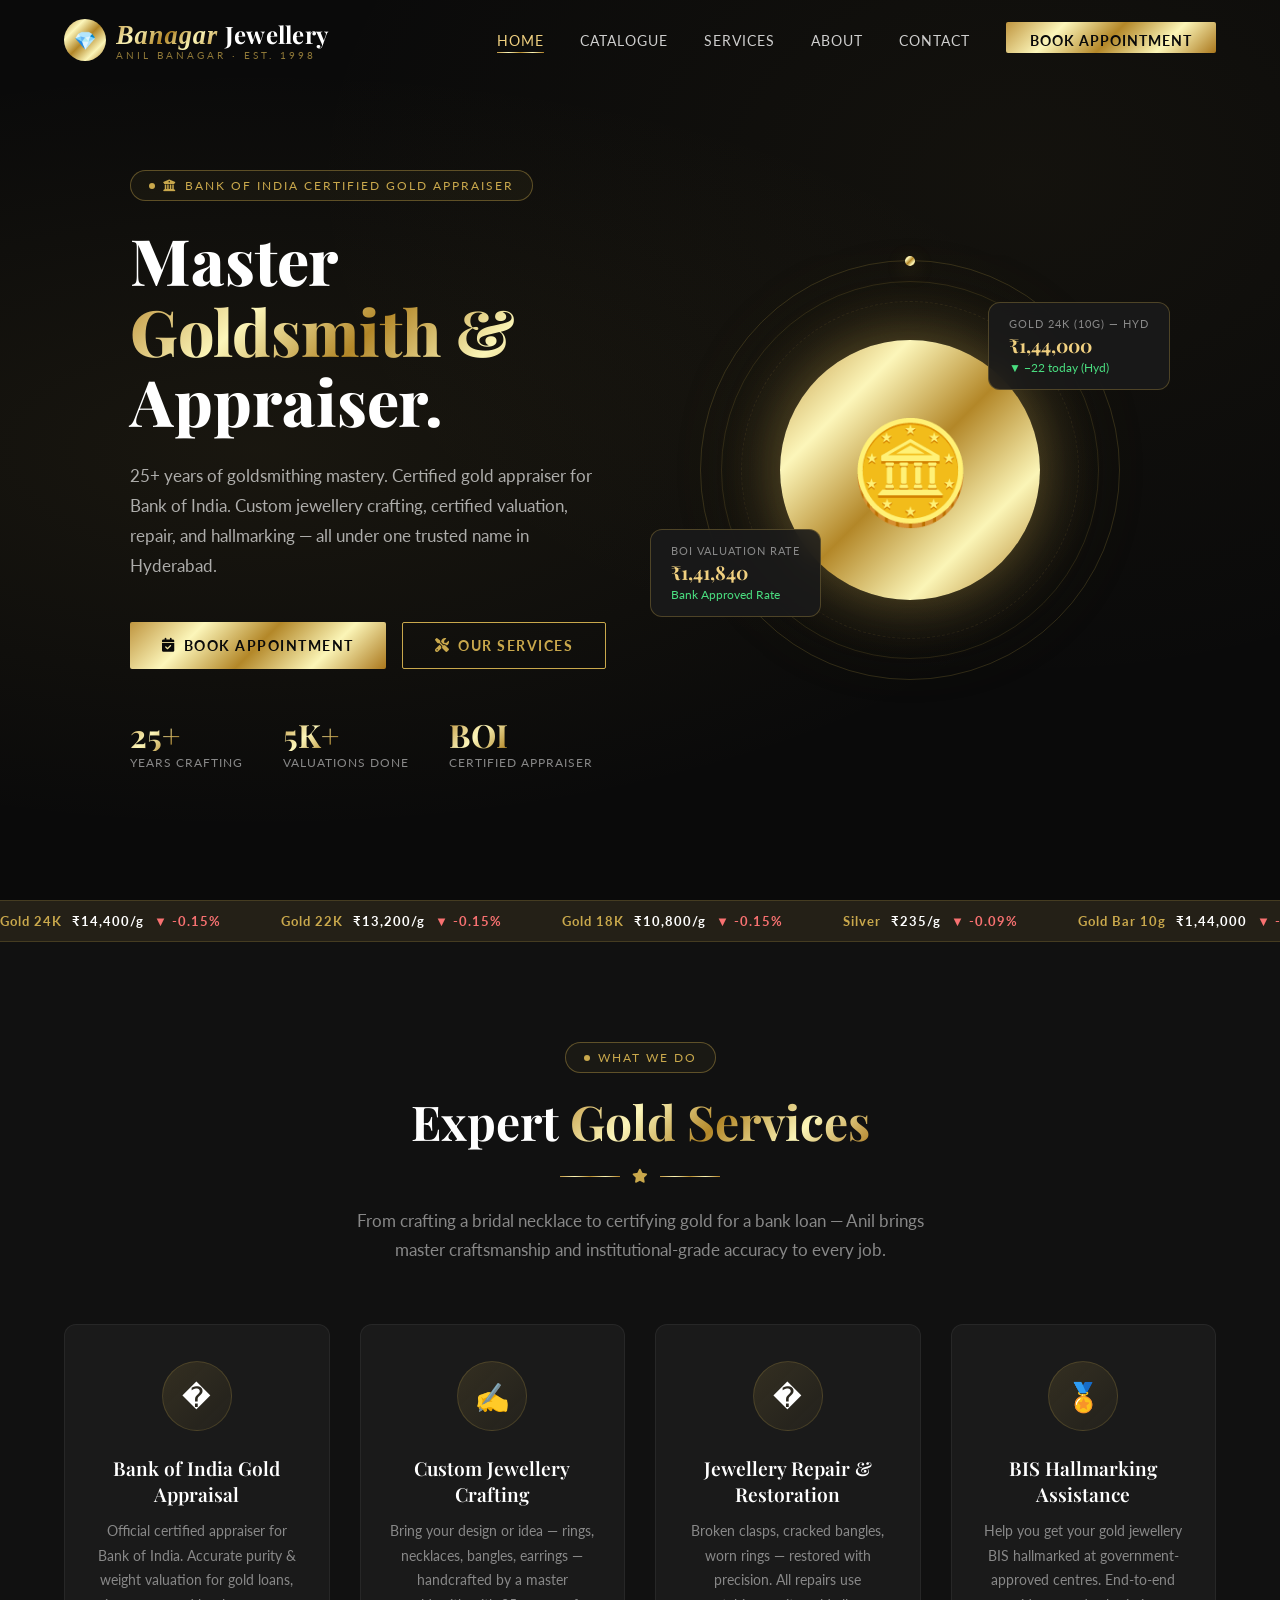
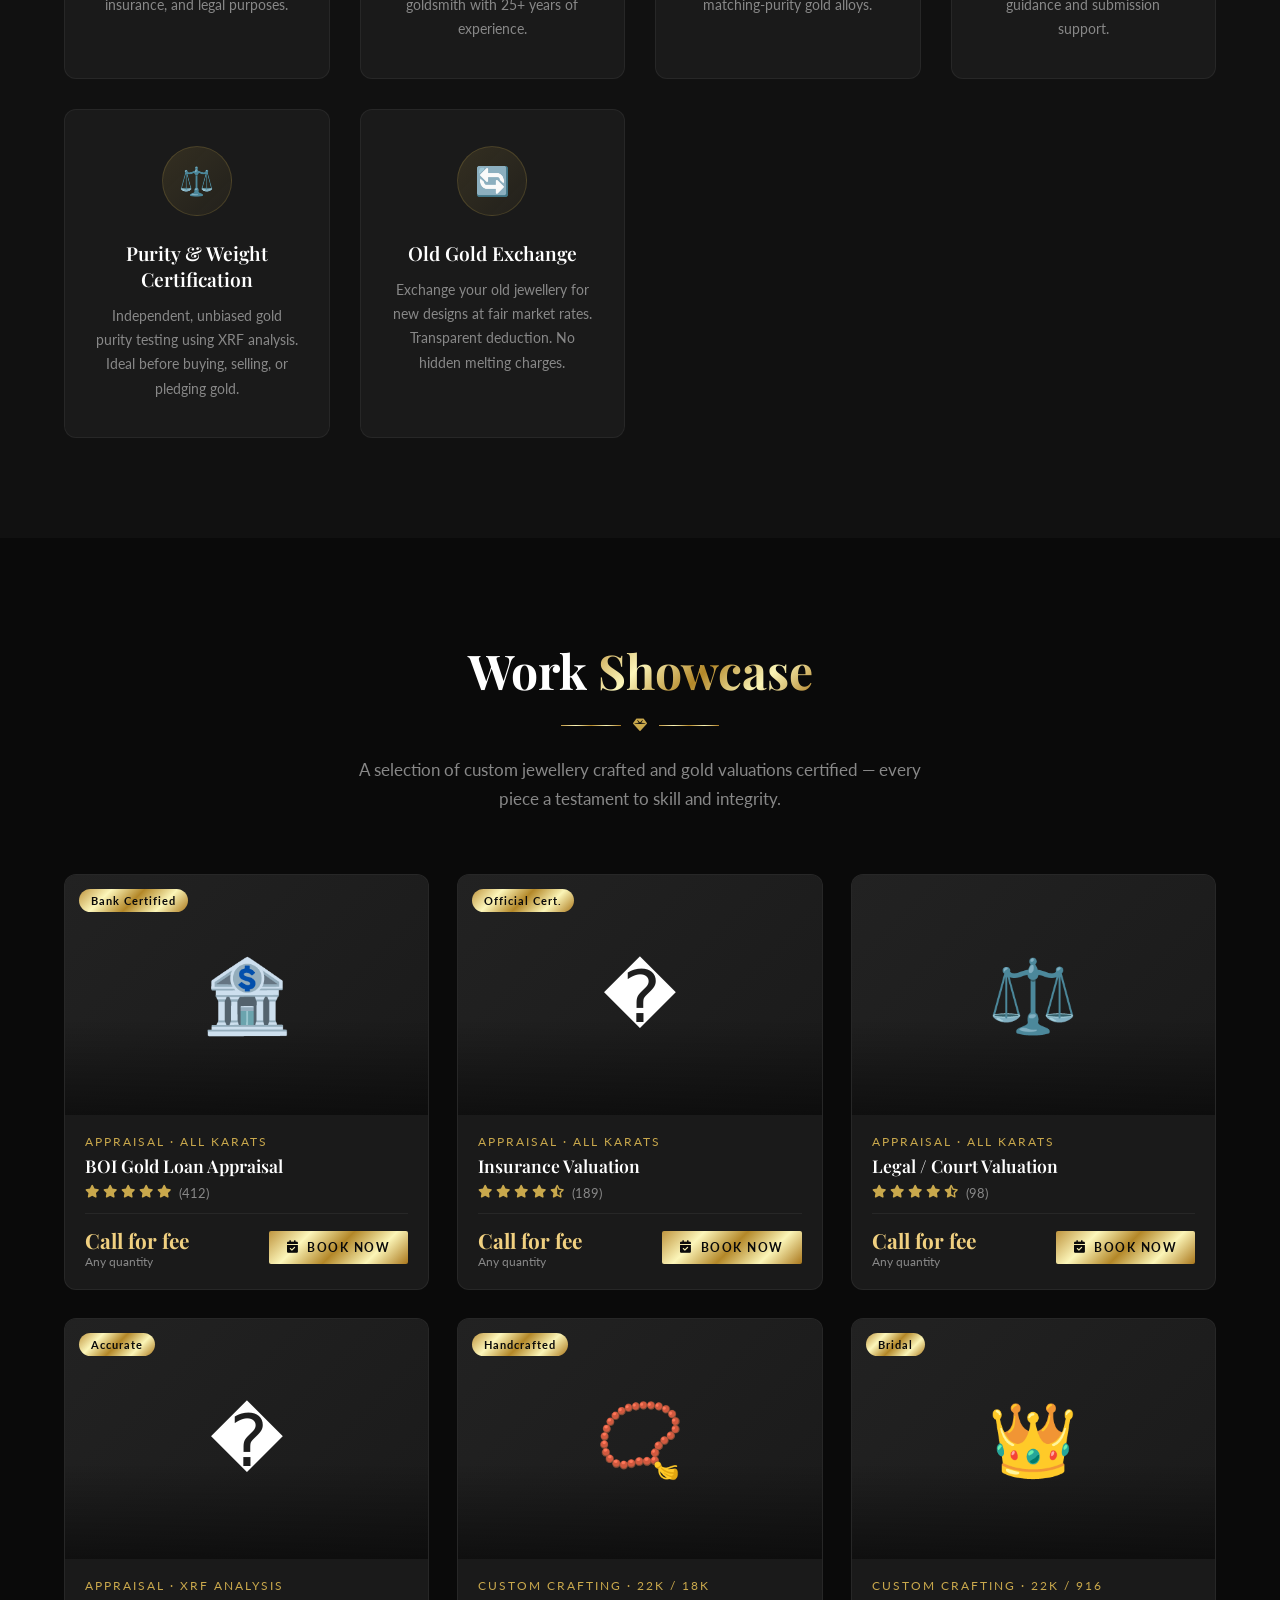
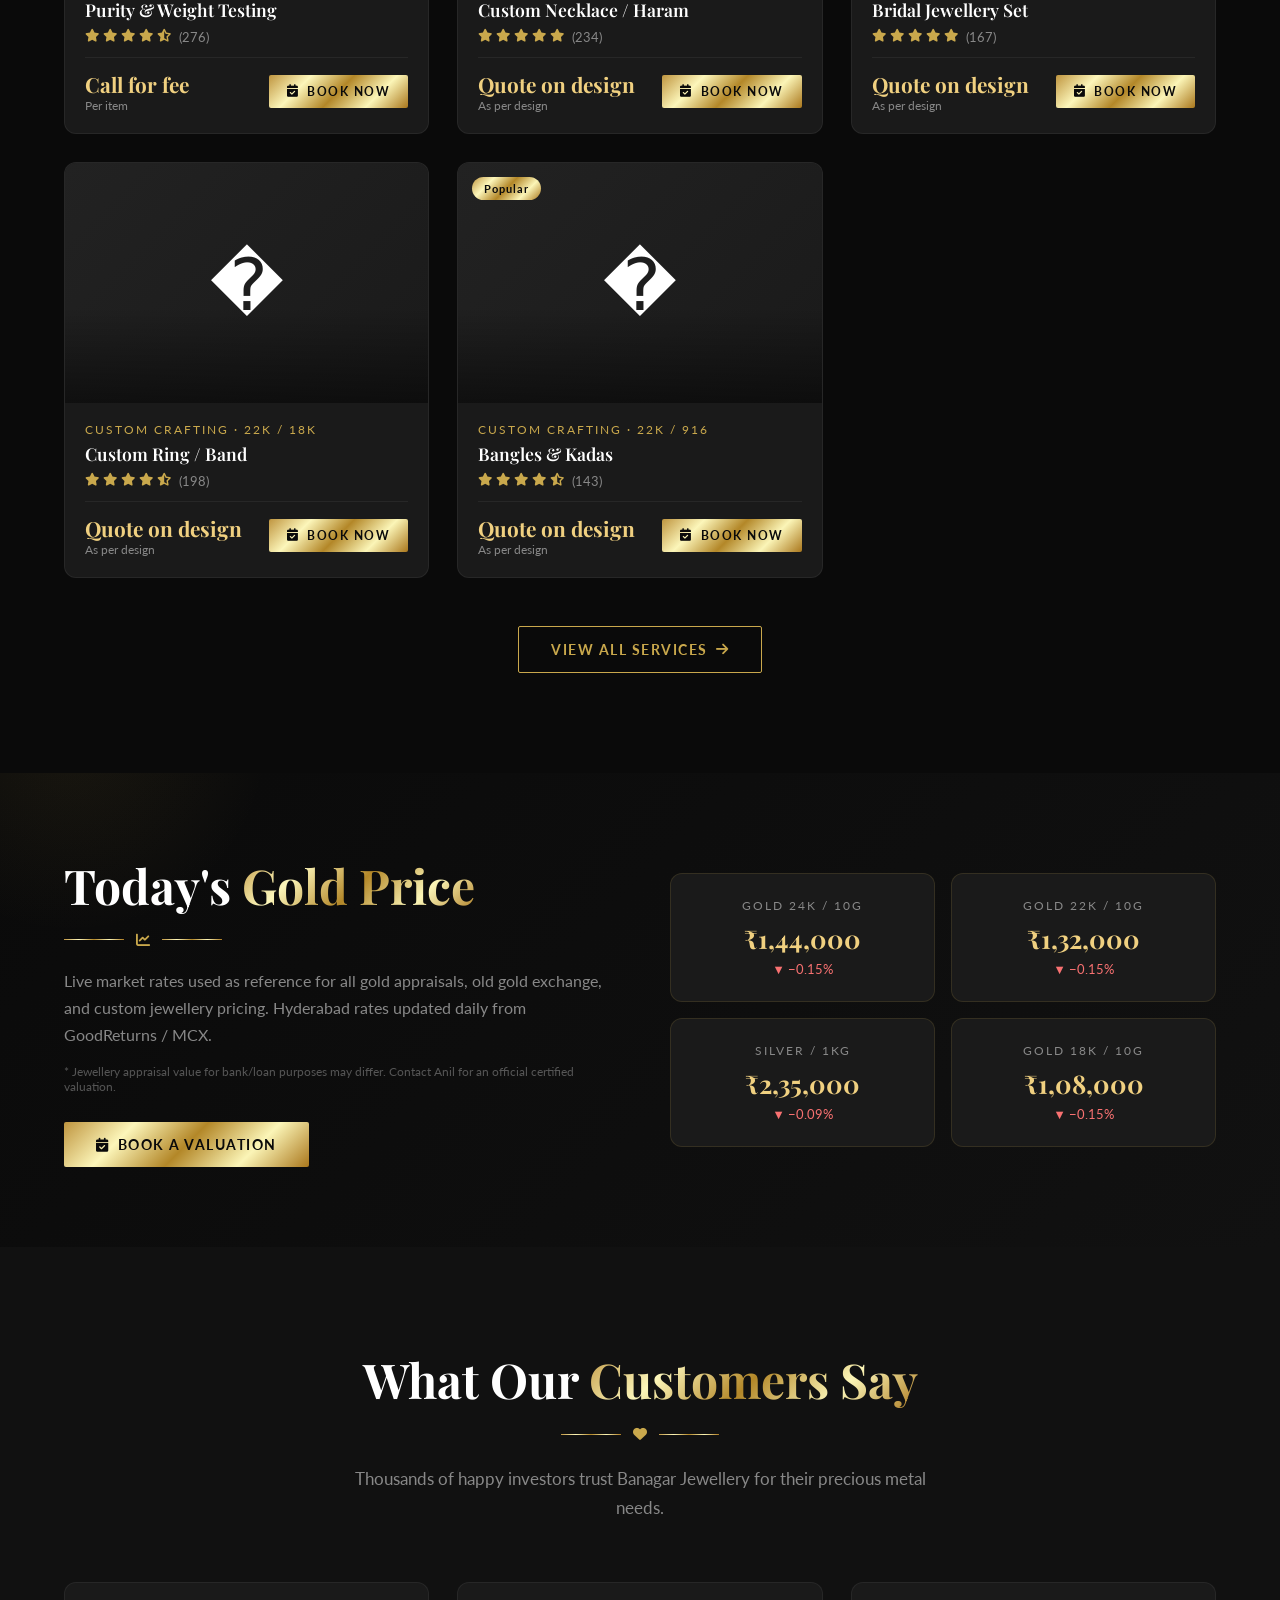
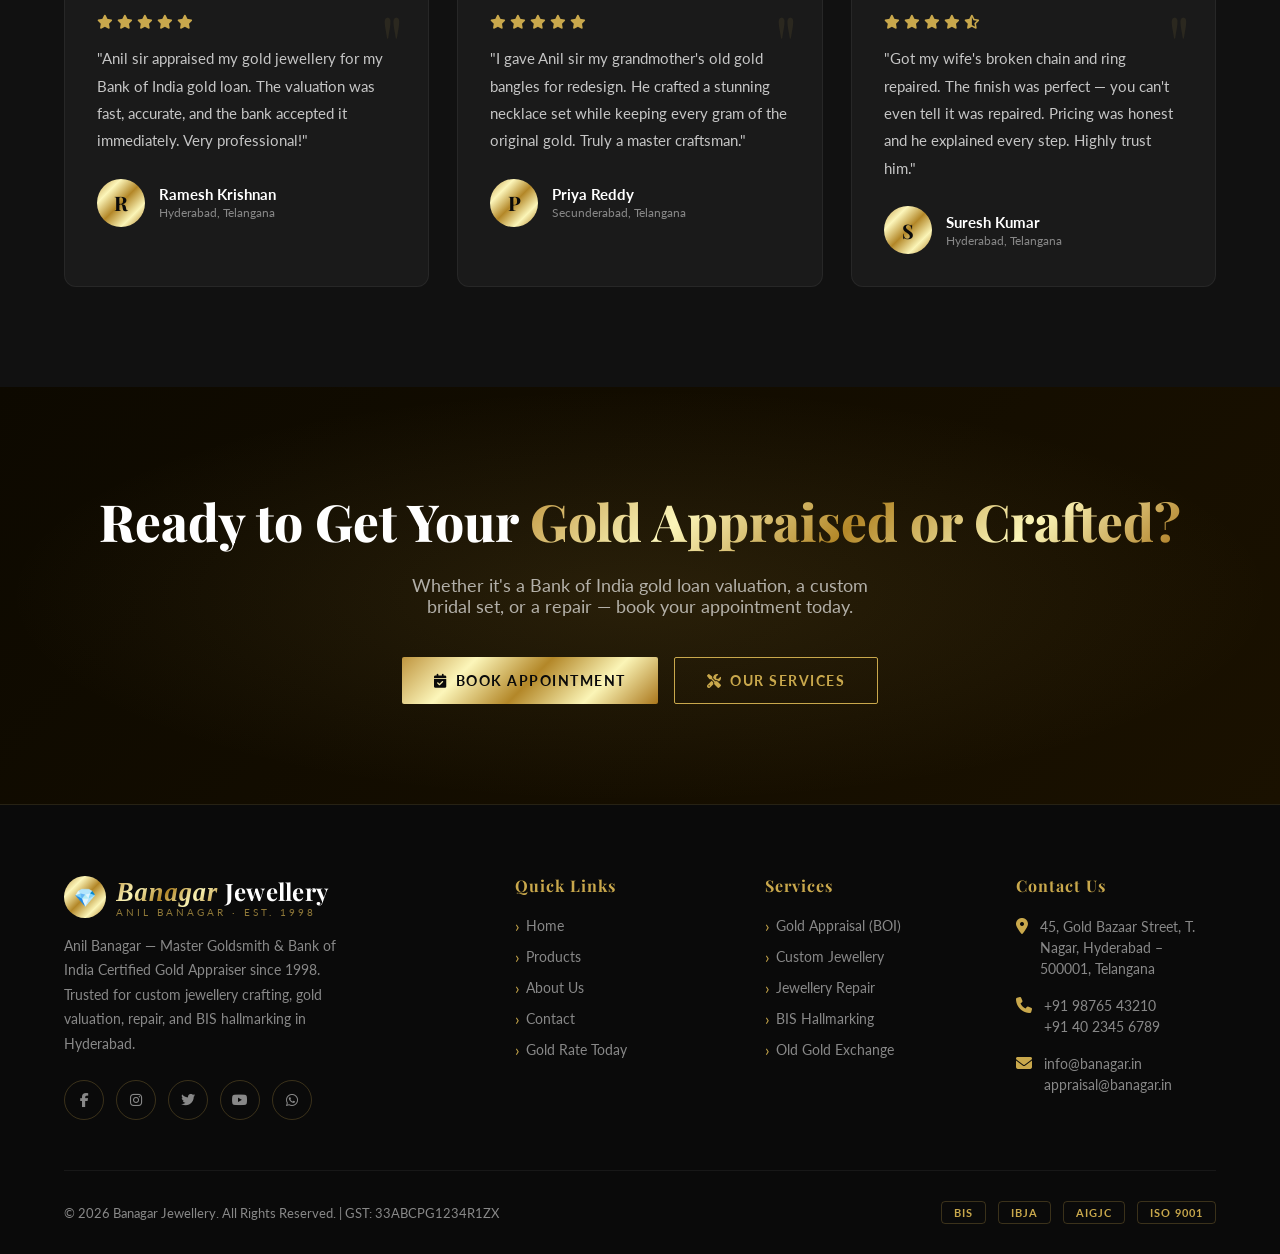
==== commit 811eae54: "Rebrand: Anil Gold → Banagar Jewellery with gold-highlighted logo" ====
--- a/index.html
+++ b/index.html
@@ -3,8 +3,8 @@
 <head>
   <meta charset="UTF-8" />
   <meta name="viewport" content="width=device-width, initial-scale=1.0" />
-  <title>Anil Gold — Master Goldsmith & Certified Gold Appraiser</title>
-  <meta name="description" content="Anil Gold — Master Goldsmith & Bank of India Certified Gold Appraiser. Custom jewellery crafting, gold valuation, repair, hallmarking & more. Hyderabad." />
+  <title>Banagar Jewellery — Master Goldsmith & Certified Gold Appraiser</title>
+  <meta name="description" content="Banagar Jewellery — Anil Banagar, Master Goldsmith & Bank of India Certified Gold Appraiser. Custom jewellery crafting, gold valuation, repair, hallmarking & more. Hyderabad." />
   <link rel="stylesheet" href="css/style.css" />
   <link rel="stylesheet" href="https://cdnjs.cloudflare.com/ajax/libs/font-awesome/6.5.0/css/all.min.css" />
 </head>
@@ -15,10 +15,10 @@
     <div class="container">
       <div class="nav-inner">
         <a href="index.html" class="nav-logo">
-          <div class="logo-icon">💰</div>
+          <div class="logo-icon">💎</div>
           <div>
-            <span class="logo-text gold-text">Anil Gold</span>
-            <span class="logo-sub">Est. 1998</span>
+            <span class="logo-text"><span class="logo-brand">Banagar</span> Jewellery</span>
+            <span class="logo-sub">Anil Banagar · Est. 1998</span>
           </div>
         </a>
         <ul class="nav-links" id="navLinks">
@@ -215,7 +215,7 @@
       <div class="section-header fade-in">
         <h2 class="section-title">What Our <span class="gold-text">Customers Say</span></h2>
         <div class="divider"><span></span><i class="fas fa-heart"></i><span></span></div>
-        <p class="section-subtitle">Thousands of happy investors trust Anil Gold for their precious metal needs.</p>
+        <p class="section-subtitle">Thousands of happy investors trust Banagar Jewellery for their precious metal needs.</p>
       </div>
       <div class="testimonials-grid">
         <div class="testimonial-card fade-in">
@@ -285,13 +285,13 @@
       <div class="footer-grid">
         <div class="footer-brand">
           <a href="index.html" class="nav-logo">
-            <div class="logo-icon">💰</div>
+            <div class="logo-icon">💎</div>
             <div>
-              <span class="logo-text gold-text">Anil Gold</span>
-              <span class="logo-sub">Est. 1998</span>
+              <span class="logo-text"><span class="logo-brand">Banagar</span> Jewellery</span>
+              <span class="logo-sub">Anil Banagar · Est. 1998</span>
             </div>
           </a>
-          <p>Master Goldsmith & Bank of India Certified Gold Appraiser since 1998. Trusted for custom jewellery crafting, gold valuation, repair, and BIS hallmarking in Hyderabad.</p>
+          <p>Anil Banagar — Master Goldsmith & Bank of India Certified Gold Appraiser since 1998. Trusted for custom jewellery crafting, gold valuation, repair, and BIS hallmarking in Hyderabad.</p>
           <div class="footer-socials">
             <a href="#" class="social-btn"><i class="fab fa-facebook-f"></i></a>
             <a href="#" class="social-btn"><i class="fab fa-instagram"></i></a>
@@ -332,12 +332,12 @@
           </div>
           <div class="footer-contact-item">
             <i class="fas fa-envelope contact-icon"></i>
-            <p>info@anilgold.in<br>appraisal@anilgold.in</p>
+            <p>info@banagar.in<br>appraisal@banagar.in</p>
           </div>
         </div>
       </div>
       <div class="footer-bottom">
-        <p>© 2026 Anil Gold. All Rights Reserved. | GST: 33ABCPG1234R1ZX</p>
+        <p>© 2026 Banagar Jewellery. All Rights Reserved. | GST: 33ABCPG1234R1ZX</p>
         <div class="footer-certifications">
           <span class="cert-badge">BIS</span>
           <span class="cert-badge">IBJA</span>
--- a/css/style.css
+++ b/css/style.css
@@ -147,6 +147,21 @@
   font-family: var(--font-heading);
   font-size: 1.5rem;
   font-weight: 700;
+  color: var(--white);
+  letter-spacing: 0.3px;
+}
+
+/* "Banagar" — highlighted brand name */
+.logo-brand {
+  font-family: var(--font-heading);
+  font-size: 1.65rem;
+  font-weight: 800;
+  font-style: italic;
+  background: var(--gold-gradient);
+  -webkit-background-clip: text;
+  -webkit-text-fill-color: transparent;
+  background-clip: text;
+  letter-spacing: 1px;
 }
 
 .logo-sub {
@@ -156,6 +171,7 @@
   text-transform: uppercase;
   display: block;
   margin-top: -2px;
+  opacity: 0.7;
 }
 
 .nav-links {
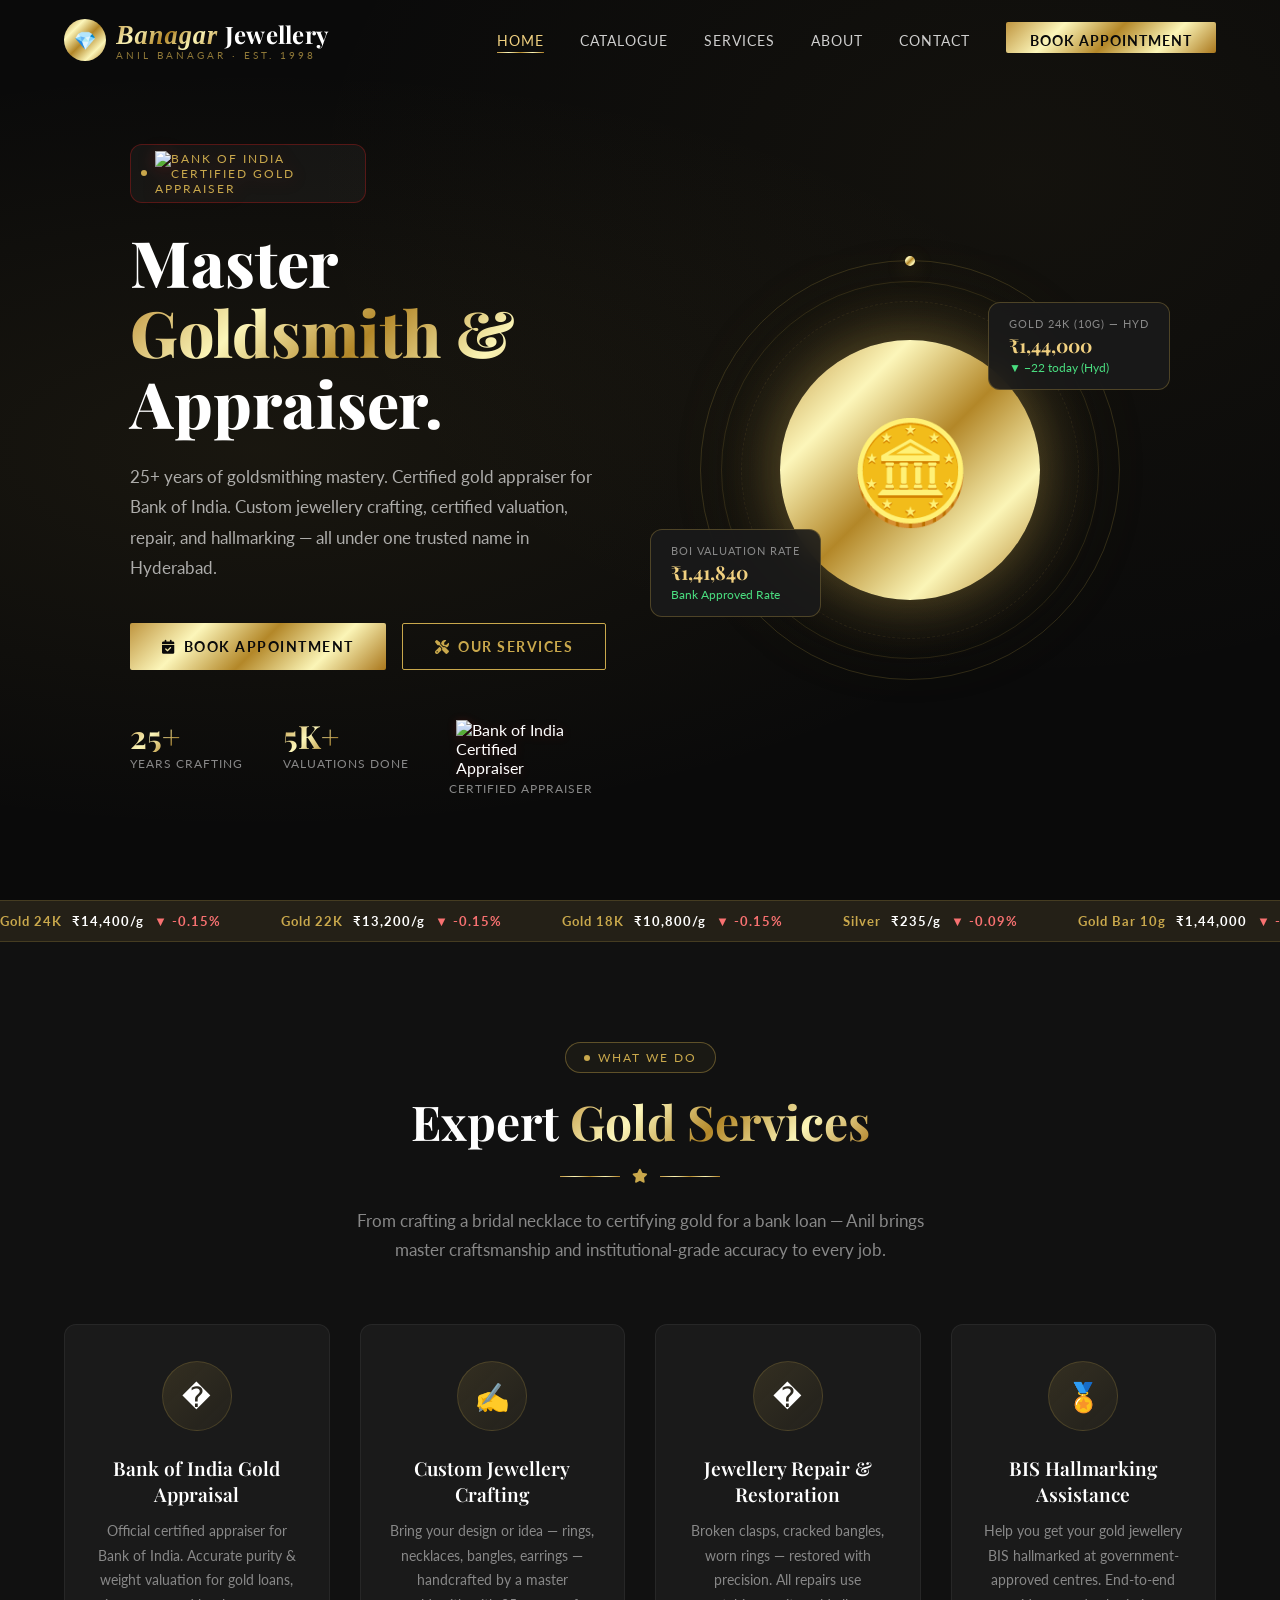
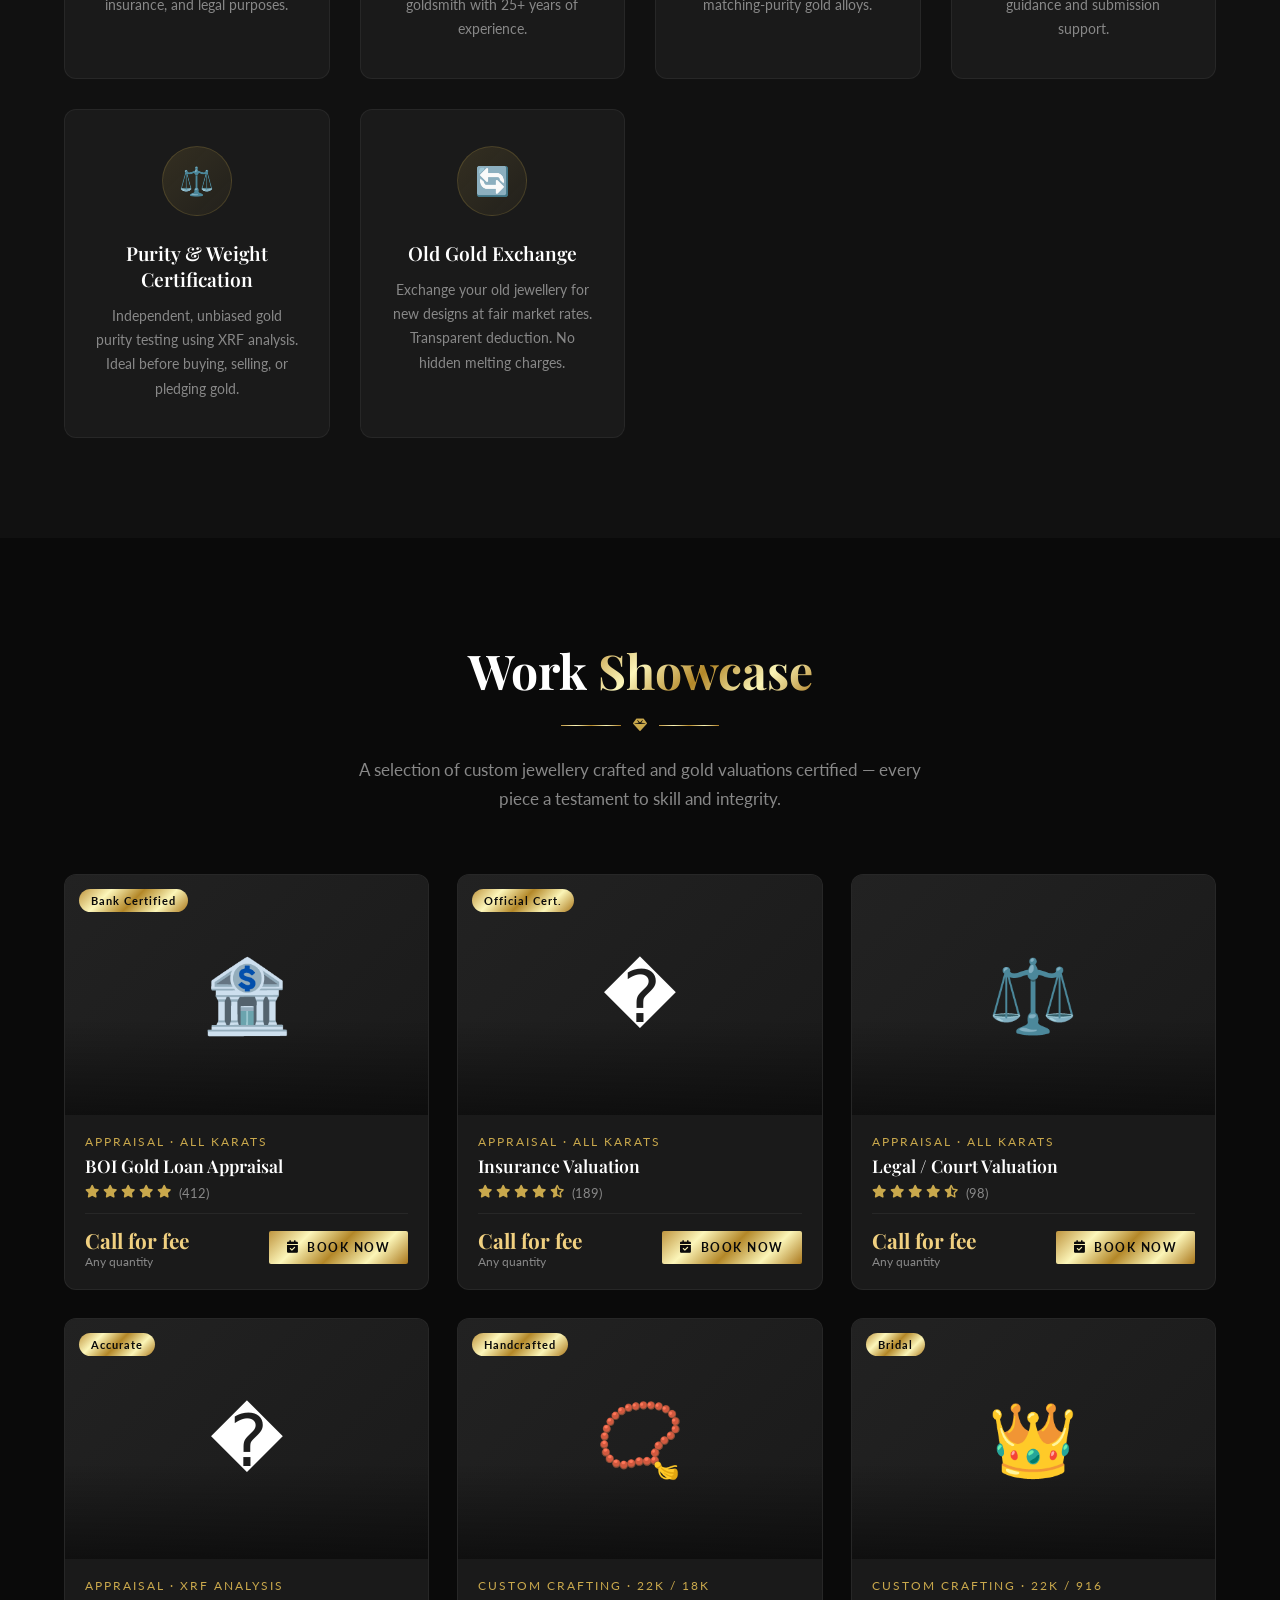
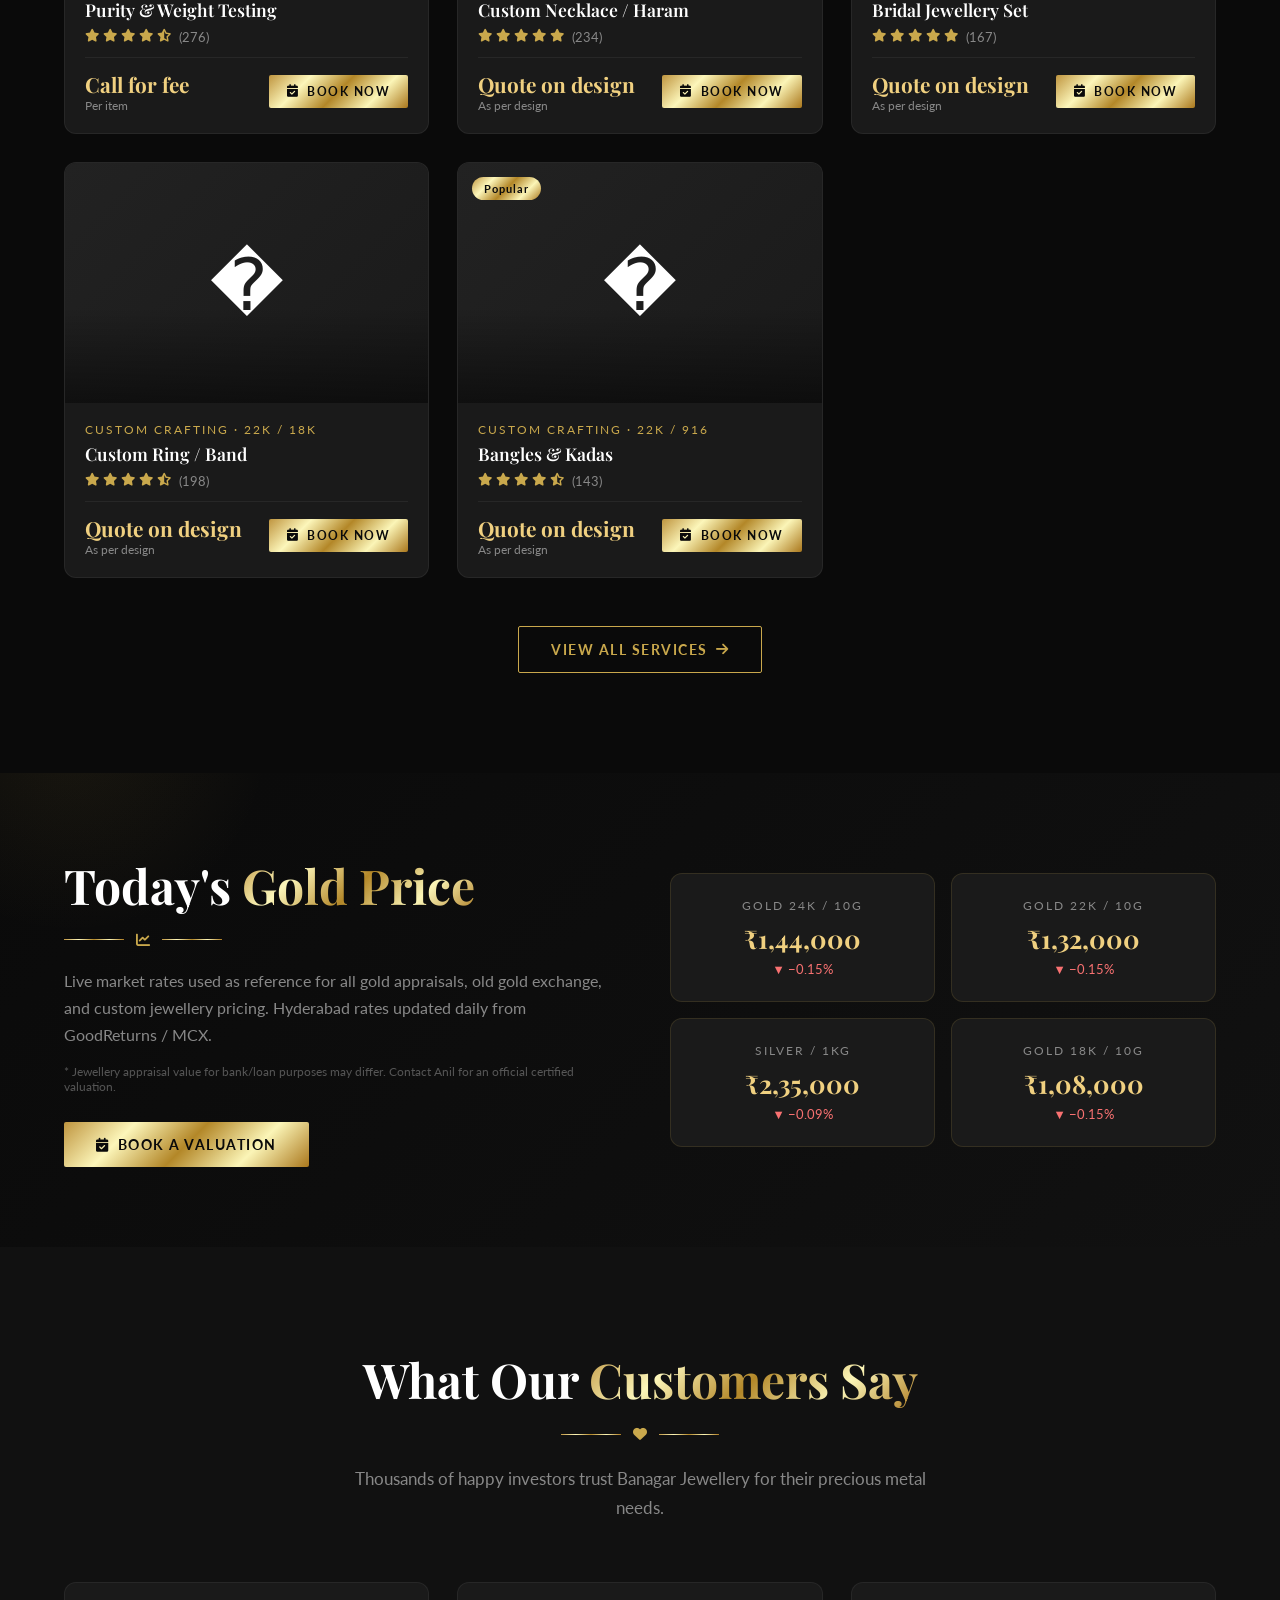
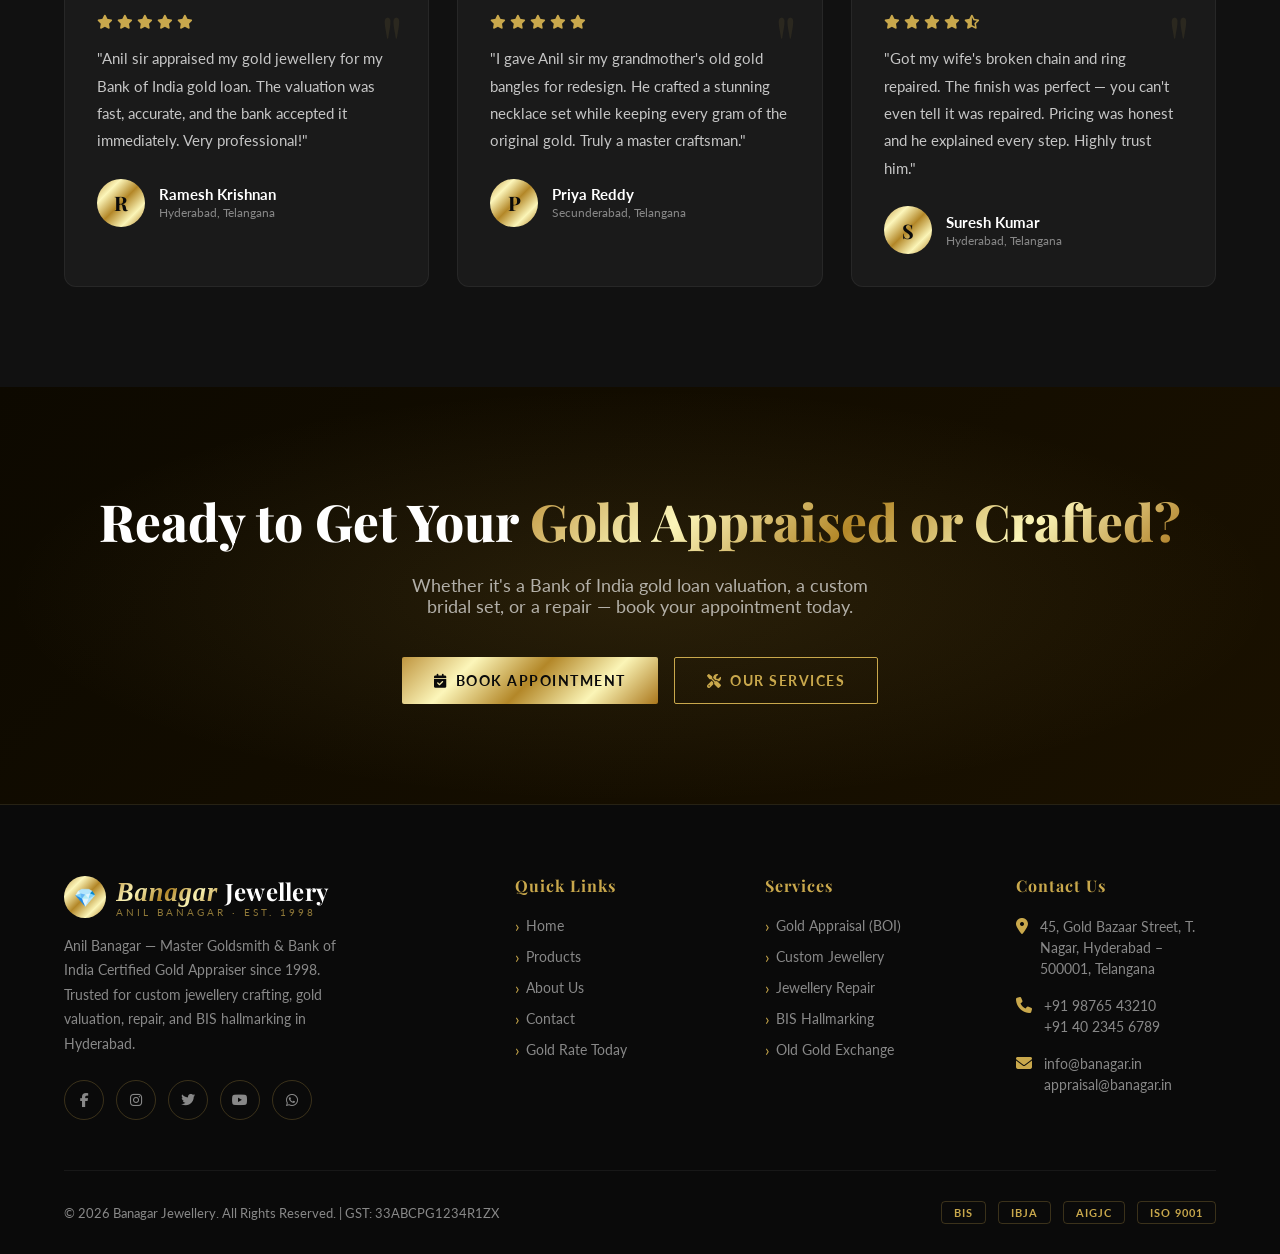
==== commit 615872f6: "feat: add proper Bank of India certified appraiser SVG badge" ====
--- a/index.html
+++ b/index.html
@@ -43,8 +43,8 @@
     <div class="container">
       <div class="hero-content">
         <div class="hero-text">
-          <div class="hero-badge">
-            <i class="fas fa-university"></i> Bank of India Certified Gold Appraiser
+          <div class="hero-badge boi-hero-badge">
+            <img src="images/boi-badge.svg" alt="Bank of India Certified Gold Appraiser" class="boi-badge-img">
           </div>
           <h1 class="hero-title">
             <span class="line">Master</span>
@@ -72,7 +72,7 @@
               <div class="stat-label">Valuations Done</div>
             </div>
             <div class="hero-stat">
-              <div class="stat-number">BOI</div>
+              <img src="images/boi-badge.svg" alt="Bank of India Certified Appraiser" class="boi-stat-badge">
               <div class="stat-label">Certified Appraiser</div>
             </div>
           </div>
--- a/css/style.css
+++ b/css/style.css
@@ -362,6 +362,37 @@
   background: rgba(201, 168, 76, 0.05);
 }
 
+/* BOI Badge overrides */
+.boi-hero-badge {
+  padding: 6px 10px;
+  border-radius: 12px;
+  background: rgba(255,255,255,0.04);
+  border: 1px solid rgba(204, 27, 27, 0.35);
+}
+
+.boi-badge-img {
+  width: 200px;
+  height: auto;
+  display: block;
+  filter: drop-shadow(0 2px 8px rgba(204, 27, 27, 0.25));
+}
+
+.boi-stat-badge {
+  width: 130px;
+  height: auto;
+  display: block;
+  margin: 0 auto 4px;
+  filter: drop-shadow(0 1px 4px rgba(204,27,27,0.2));
+}
+
+.boi-value-badge {
+  width: 110px;
+  height: auto;
+  flex-shrink: 0;
+  filter: drop-shadow(0 1px 4px rgba(204,27,27,0.2));
+}
+
+
 .hero-badge::before {
   content: '';
   width: 6px;
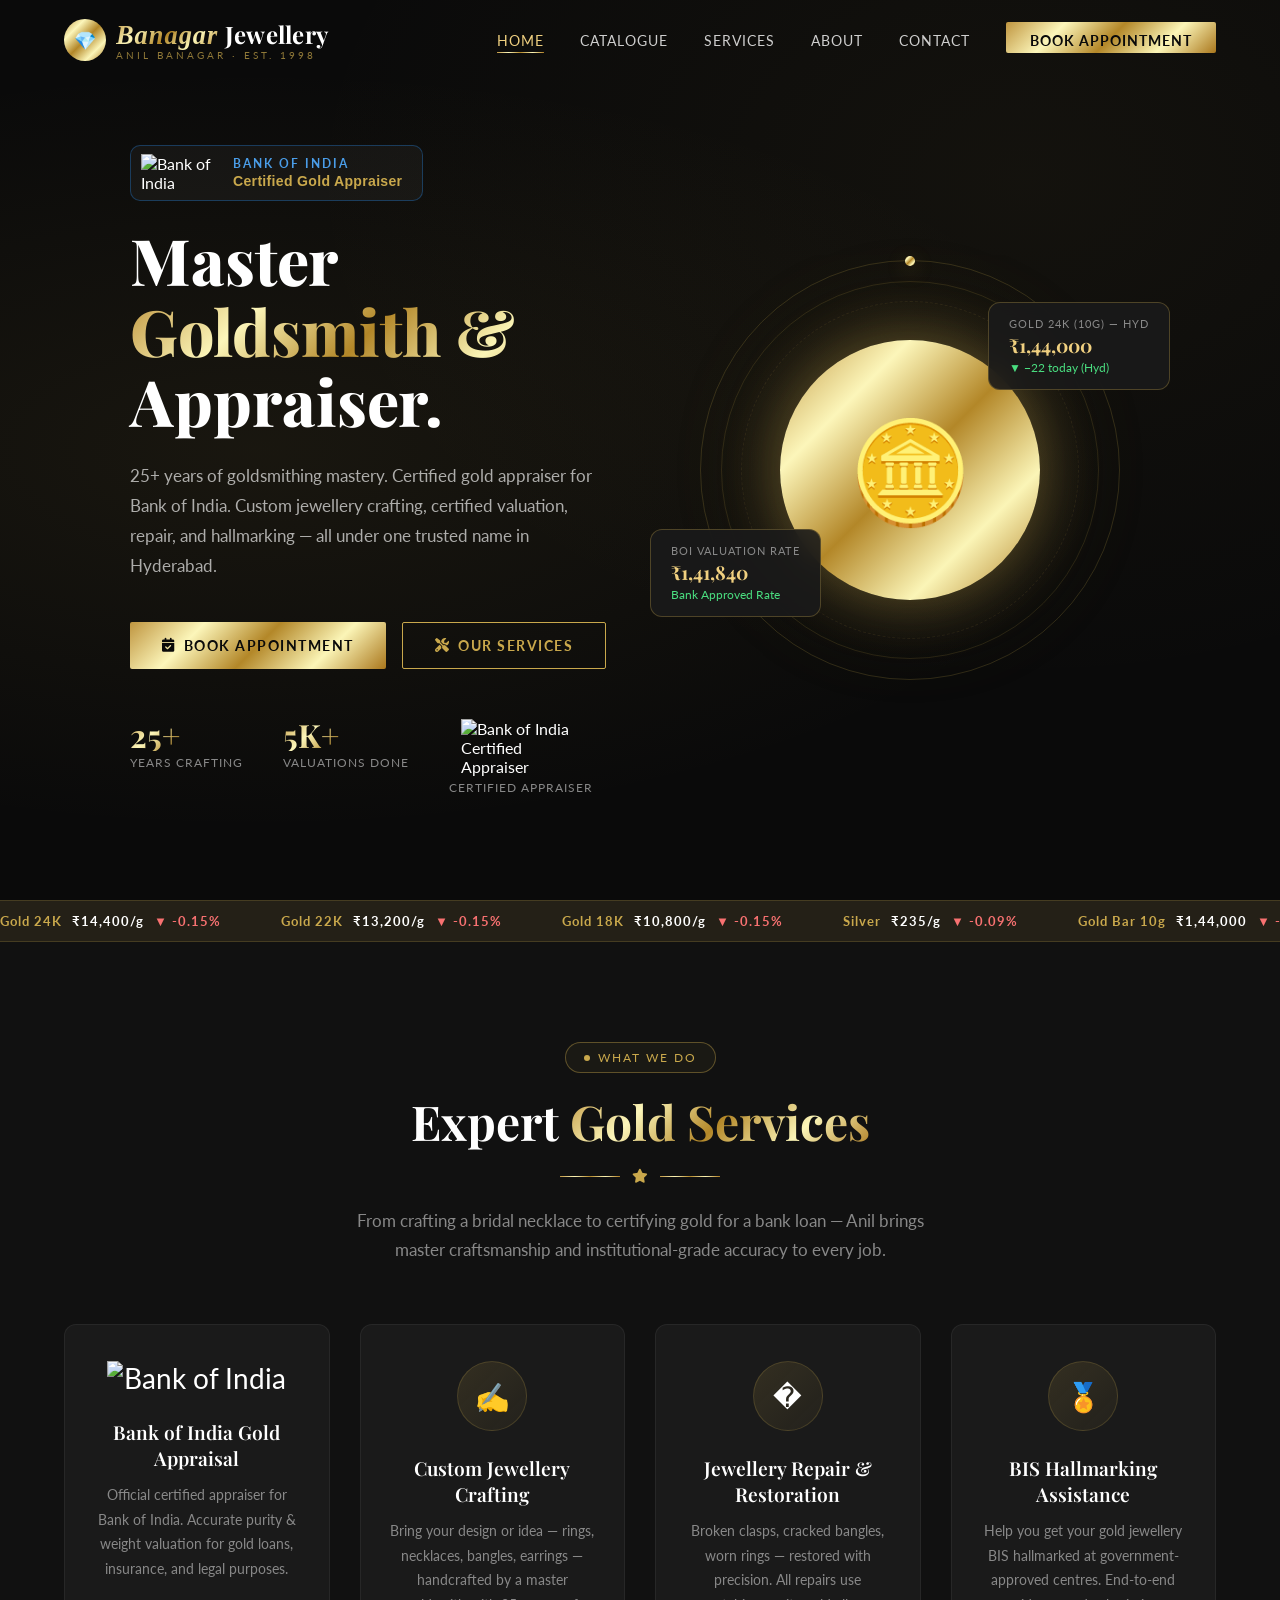
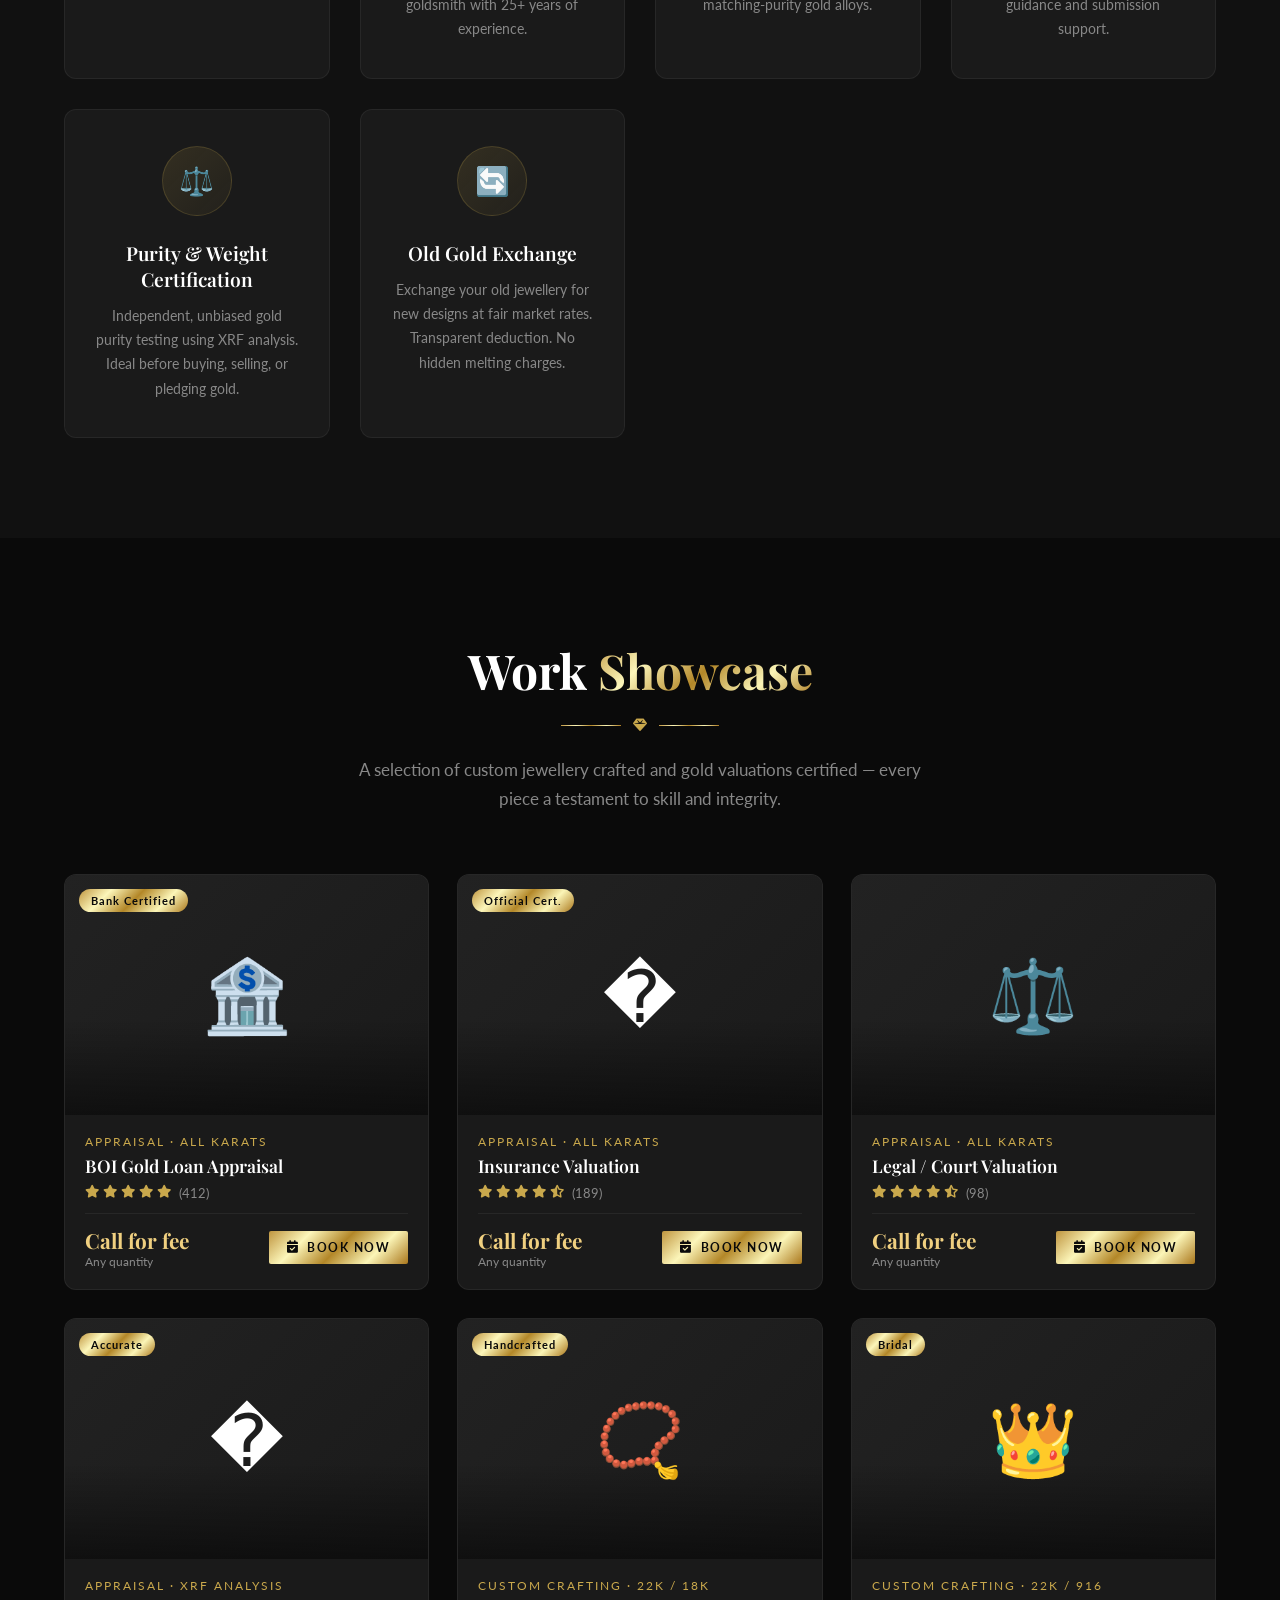
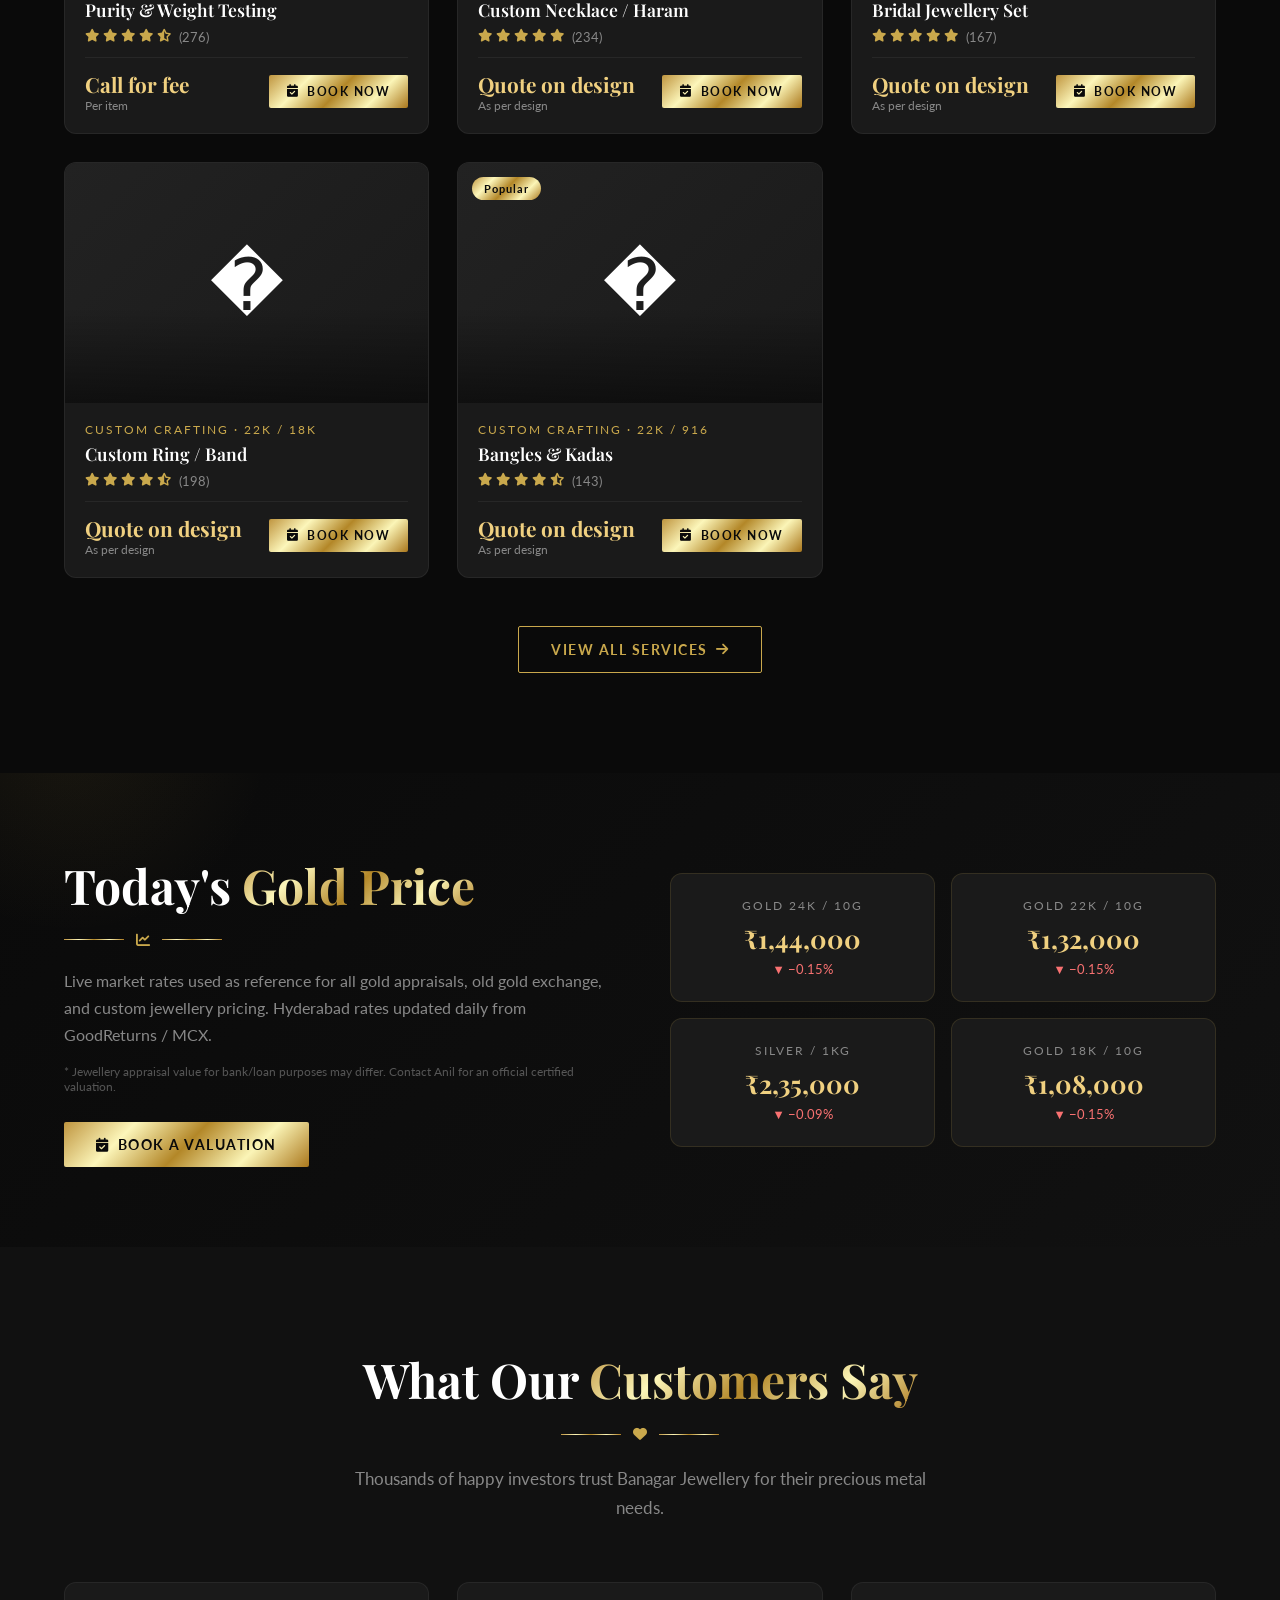
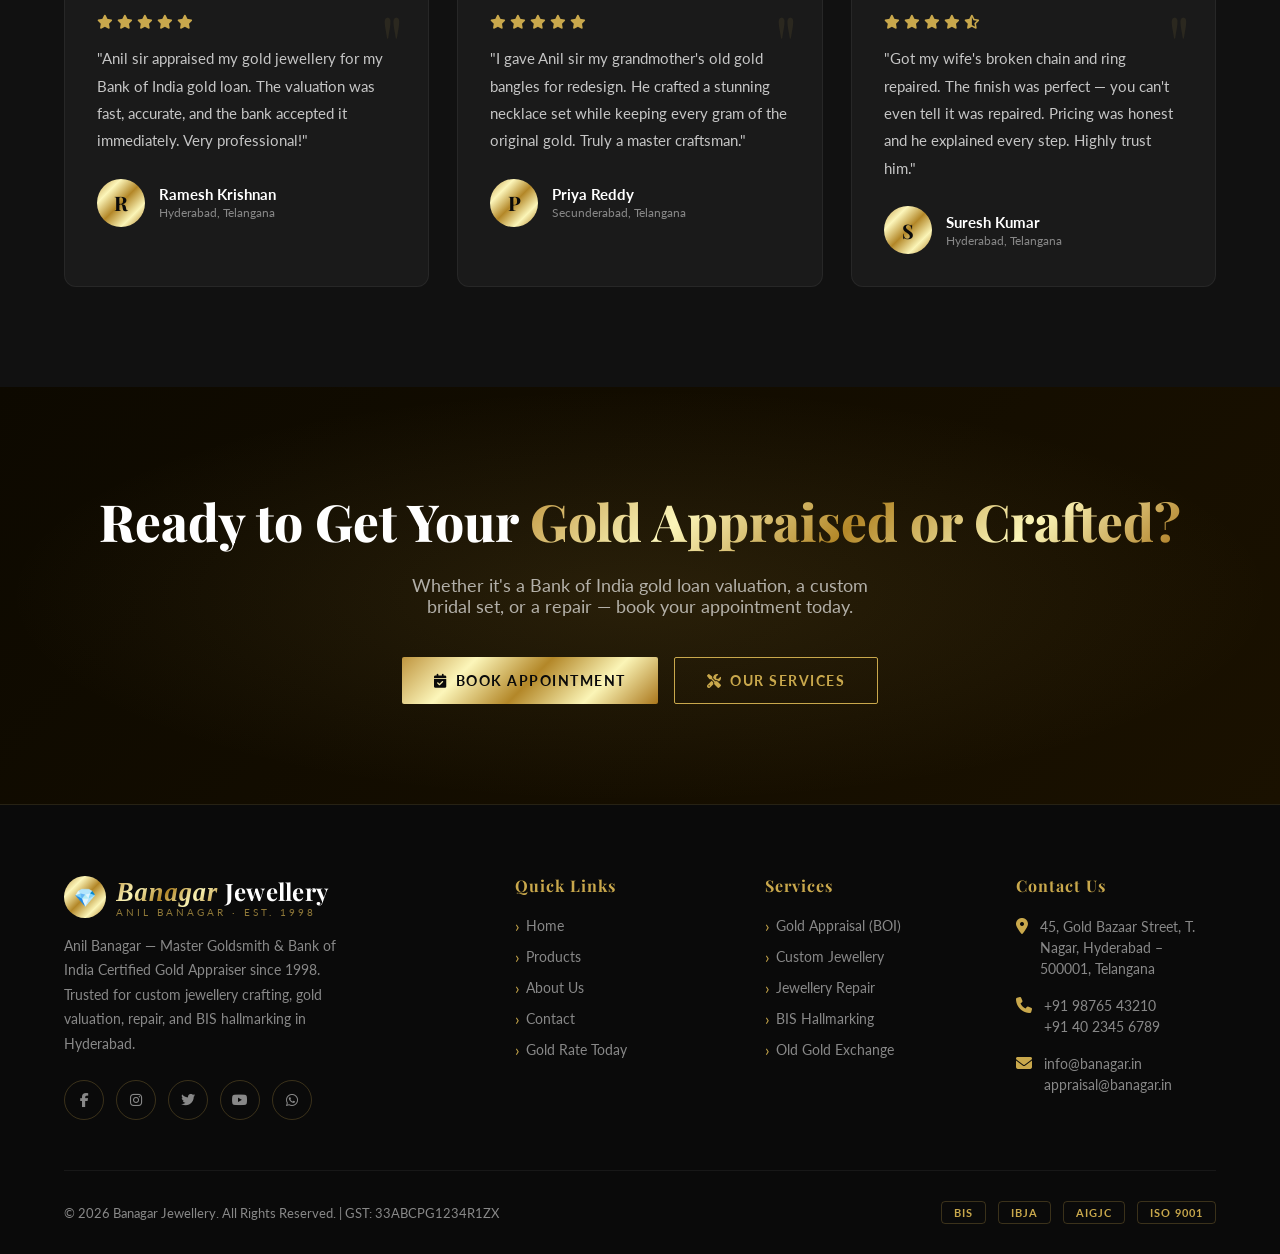
==== commit 520edf1e: "feat: BOI logo matching real design - BOI text + 5-point star with goddess" ====
--- a/index.html
+++ b/index.html
@@ -43,8 +43,12 @@
     <div class="container">
       <div class="hero-content">
         <div class="hero-text">
-          <div class="hero-badge boi-hero-badge">
-            <img src="images/boi-badge.svg" alt="Bank of India Certified Gold Appraiser" class="boi-badge-img">
+          <div class="boi-credential-strip">
+            <img src="images/boi-logo.svg" alt="Bank of India" class="boi-badge-img">
+            <div class="boi-credential-text">
+              <span class="boi-cert-line1">Bank of India</span>
+              <span class="boi-cert-line2">Certified Gold Appraiser</span>
+            </div>
           </div>
           <h1 class="hero-title">
             <span class="line">Master</span>
@@ -72,7 +76,7 @@
               <div class="stat-label">Valuations Done</div>
             </div>
             <div class="hero-stat">
-              <img src="images/boi-badge.svg" alt="Bank of India Certified Appraiser" class="boi-stat-badge">
+              <img src="images/boi-logo.svg" alt="Bank of India Certified Appraiser" class="boi-stat-badge">
               <div class="stat-label">Certified Appraiser</div>
             </div>
           </div>
@@ -114,7 +118,7 @@
       </div>
       <div class="features-grid">
         <div class="feature-card fade-in">
-          <div class="feature-icon">�</div>
+          <div class="feature-icon"><img src="images/boi-logo.svg" alt="Bank of India" class="boi-feature-icon"></div>
           <h3 class="feature-title">Bank of India Gold Appraisal</h3>
           <p class="feature-desc">Official certified appraiser for Bank of India. Accurate purity & weight valuation for gold loans, insurance, and legal purposes.</p>
         </div>
--- a/css/style.css
+++ b/css/style.css
@@ -362,34 +362,79 @@
   background: rgba(201, 168, 76, 0.05);
 }
 
-/* BOI Badge overrides */
-.boi-hero-badge {
-  padding: 6px 10px;
-  border-radius: 12px;
+/* BOI Credential Strip — hero section */
+.boi-credential-strip {
+  display: inline-flex;
+  align-items: center;
+  gap: 12px;
   background: rgba(255,255,255,0.04);
-  border: 1px solid rgba(204, 27, 27, 0.35);
+  border: 1px solid rgba(33,118,199,0.4);
+  border-radius: 10px;
+  padding: 8px 20px 8px 10px;
+  margin-bottom: 24px;
 }
 
 .boi-badge-img {
-  width: 200px;
+  width: 80px;
   height: auto;
   display: block;
-  filter: drop-shadow(0 2px 8px rgba(204, 27, 27, 0.25));
+}
+
+.boi-credential-text {
+  display: flex;
+  flex-direction: column;
+  line-height: 1.4;
+}
+
+.boi-cert-line1 {
+  font-size: 0.72rem;
+  font-weight: 700;
+  letter-spacing: 2px;
+  text-transform: uppercase;
+  color: #4a9de8;
+}
+
+.boi-cert-line2 {
+  font-size: 0.88rem;
+  font-weight: 600;
+  color: var(--gold);
+  letter-spacing: 0.3px;
 }
 
 .boi-stat-badge {
-  width: 130px;
+  width: 120px;
   height: auto;
   display: block;
   margin: 0 auto 4px;
-  filter: drop-shadow(0 1px 4px rgba(204,27,27,0.2));
 }
 
 .boi-value-badge {
   width: 110px;
   height: auto;
   flex-shrink: 0;
-  filter: drop-shadow(0 1px 4px rgba(204,27,27,0.2));
+}
+
+.boi-feature-icon {
+  width: 180px;
+  height: auto;
+  display: block;
+  margin: 0 auto;
+}
+
+/* Override the circle container when it holds the BOI logo */
+.feature-icon:has(.boi-feature-icon) {
+  width: auto;
+  height: auto;
+  border-radius: 10px;
+  background: transparent;
+  border: none;
+  padding: 0;
+}
+
+.feature-icon:has(.boi-feature-icon):hover,
+.feature-card:hover .feature-icon:has(.boi-feature-icon) {
+  background: transparent;
+  transform: scale(1.05);
 }
 
 
